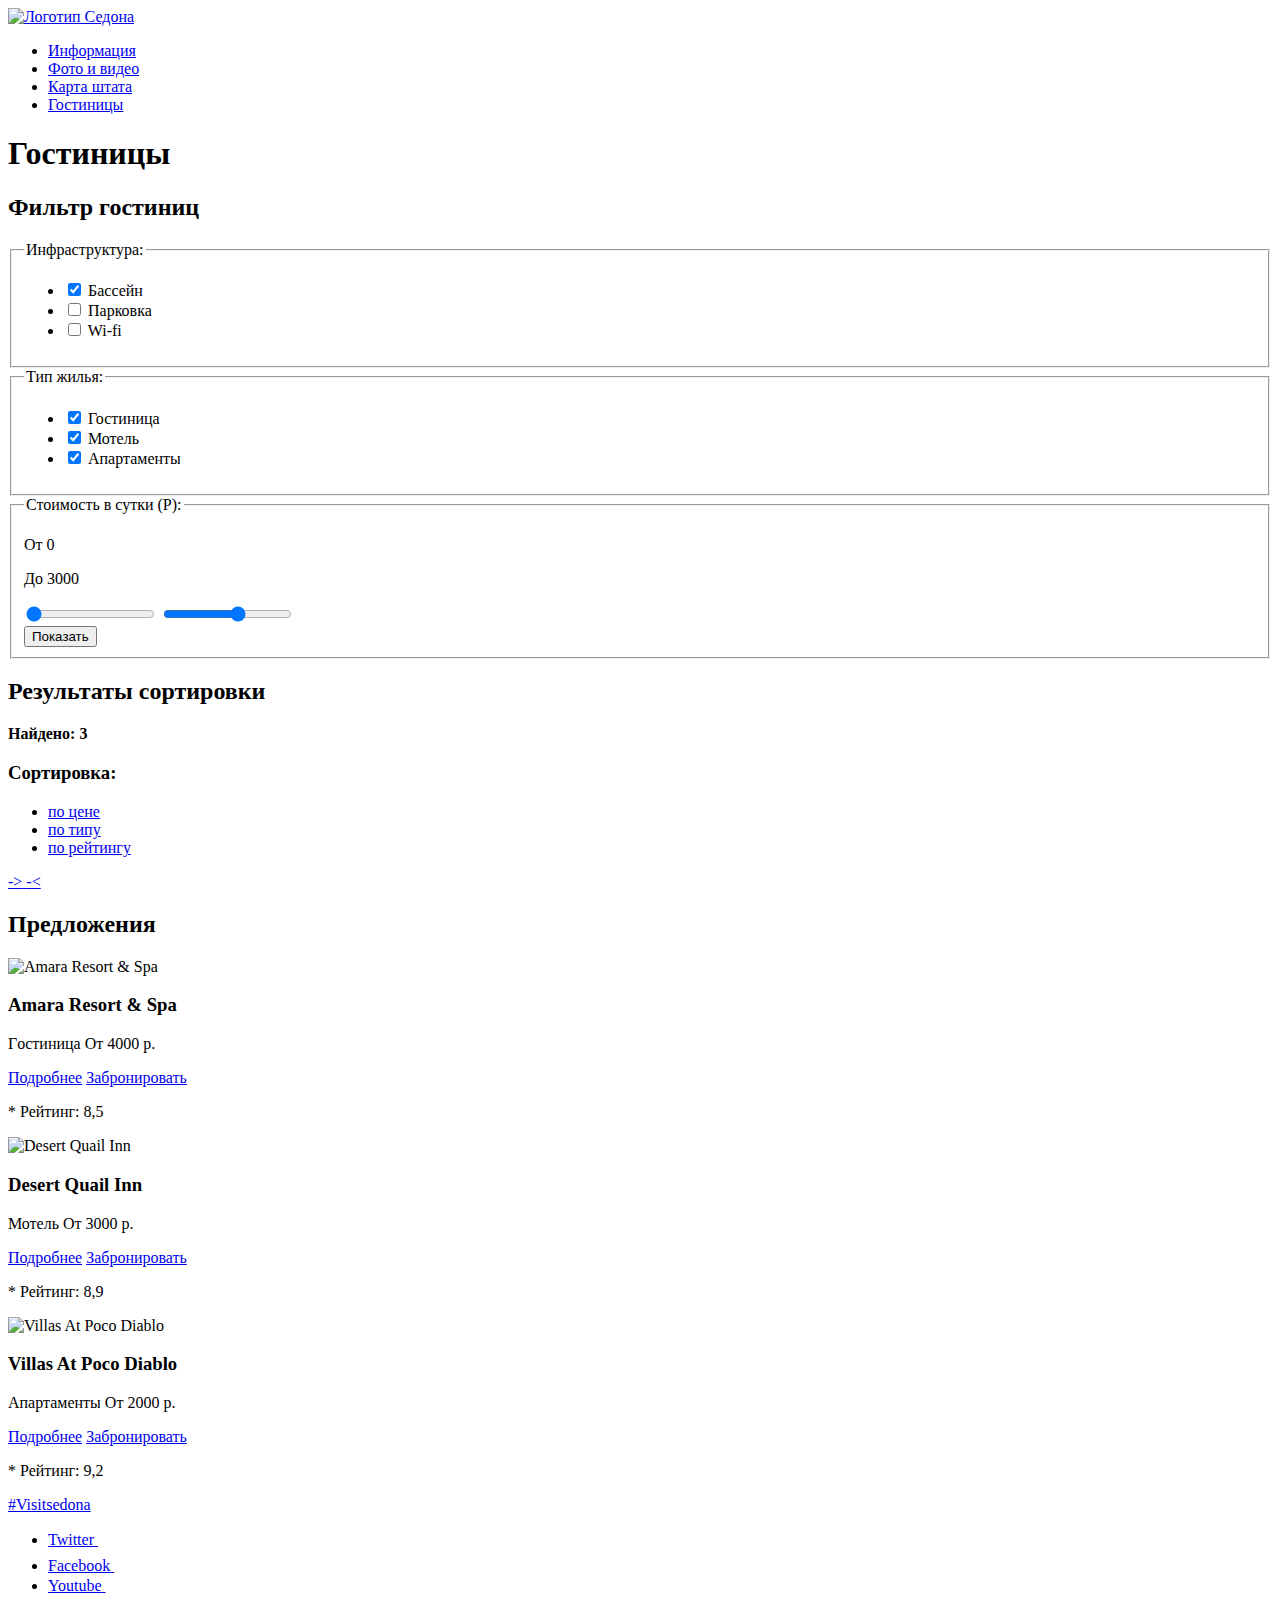
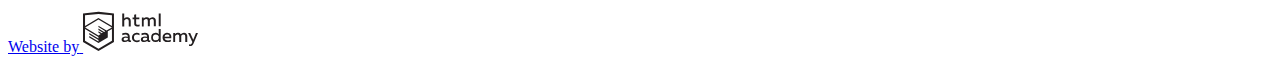
==== catalog.html @ c3e0358e "Добавляет разметку index.html, catalog.html" ====
<!DOCTYPE html>
<html lang="ru">
    <head>
        <title>HTML Academy: Седона</title>
        <meta charset="utf-8">
        <link rel="stylesheet" href="css/normalize.css">
        <link rel="stylesheet" href="css/style.css">
    </head>
    <body class="inner-page container">
        <header class="main-header">
            <nav class="header-navigation">
                <a class="header-logo" href="index.html">
                    <img src="img/index-logo.png" width="138" height="70" alt="Логотип Седона">
                </a>
                <div class="wrapper">
                    <ul class="header-list">
                        <li><a href="#">Информация</a></li>
                        <li><a href="#">Фото и видео</a></li>
                        <li><a href="#">Карта штата</a></li>
                        <li class="header-list-current"><a href="catalog.html">Гостиницы</a></li>
                    </ul>
                </div>
            </nav>
        </header>
        <main class="">
            <h1 class="visually-hidden">Гостиницы</h1>
            <section class="filters">
                <h2 class="visually-hidden">Фильтр гостиниц</h2>
                <form class="filter-form" method="get" action="https://echo.htmlacademy.ru" oninput="lCost.value=parseInt(LeftCost.value); rCost.value=parseInt(RightCost.value)">
                    <fieldset>
                        <legend>Инфраструктура:</legend>
                        <ul>
                            <li class="filter-option">
                                <input class="filter-input filter-input-checkbox" type="checkbox" id="filter-pool" name="pool" checked>
                                <label for="filter-pool">Бассейн</label>
                            </li>
                            <li class="filter-option">
                                <input class="filter-input filter-input-checkbox" type="checkbox" id="filter-parking" name="parking">
                                <label for="filter-parking">Парковка</label>
                            </li>
                            <li class="filter-option">
                                <input class="filter-input filter-input-checkbox" type="checkbox" id="filter-wi-fi" name="wi-fi">
                                <label for="filter-wi-fi">Wi-fi</label>
                            </li>
                        </ul>
                    </fieldset>
                    <fieldset>
                        <legend>Тип жилья:</legend>
                        <ul>
                            <li class="filter-option">
                                <input class="filter-input filter-input-checkbox" type="checkbox" id="filter-hostel" name="hostel" checked>
                                <label for="filter-hostel">Гостиница</label>
                            </li>
                            <li class="filter-option">
                                <input class="filter-input filter-input-checkbox" type="checkbox" id="filter-motel" name="motel" checked>
                                <label for="filter-motel">Мотель</label>
                            </li>
                            <li class="filter-option">
                                <input class="filter-input filter-input-checkbox" type="checkbox" id="filter-apartment" name="apartment" checked>
                                <label for="filter-apartment">Апартаменты</label>
                            </li>
                        </ul>
                    </fieldset>
                    <fieldset>
                        <legend>Стоимость в сутки (P):</legend>
                        <div class="half-width output-area">
                            <p class="min-cost">
                                <span>От</span>
                                <output name="lCost" for="LeftCost">0</output>
                            </p>
                            <p class="max-cost">
                              <span>До</span>
                              <output name="rCost" for="RightCost">3000</output>
                            </p>
                        </div>
                        <div class="filter-cost">
                            <label for="left-cost" ></label>
                            <input class="left-filter-cost"  type="range" id="left-cost" name="LeftCost"  min="0" max="3000" step="100" value="0">
                            <label for="left-cost" ></label>
                            <input class="right-filter-cost" type="range" id="right-cost" name="RightCost"  min="100" max="5000" step="100" value="3000">
                        </div>
                        <button type="submit" class="filter-button button">Показать</button>
                    </fieldset>
                </form>
            </section>
            <section class="sotring">
                <h2 class="visually-hidden">Результаты сортировки</h2>
                <p class="sorting-search">
                    <b>
                        Найдено: <span>3</span>
                    </b>
                </p>
                <div class="sotring-type">
                    <h3>Сортировка:</h3>
                    <ul class="sorting-list">
                        <li><a href="#">по цене</a></li>
                        <li><a href="#">по типу</a></li>
                        <li><a href="#">по рейтингу</a></li>
                    </ul>
                </div>
                <div class="sorting-order">
                    <a class="order-up" href="#">
                        <span class="up">-></span>
                    </a>
                    <a class="order-down" href="#">
                        <span class="down">-<</span>
                    </a>
                </div>
            </section>
            <section class="catalog">
                <h2 class="visually-hidden">Предложения</h2>
                <article class="catalog-item">
                    <p class="catalog-item-image">
                        <img src="img/hostel.jpg" width="135" height="90" alt="Amara Resort & Spa">
                    </p>
                    <div class="description">
                        <h3>Amara Resort & Spa</h3>
                        <p class="hostel">
                            <span>Гoстиница</span>
                            <span>От 4000 р.</span>
                        </p>
                        <p class="booking">
                            <a class="button detail" href="#">Подробнее</a>
                            <a class="button book" href="#">Забронировать</a>
                        </p>
                    </div>
                    <div class="evaluation">
                        <span class="stars">*</span>
                        <span class="rating">Рейтинг: 8,5</span>
                    </div>
                </article>

                <article class="catalog-item">
                    <p class="catalog-item-image">
                        <img src="img/motel.jpg" width="135" height="90" alt="Desert Quail Inn">
                    </p>
                    <div class="description">
                        <h3>Desert Quail Inn</h3>
                        <p class="hostel">
                            <span>Мотель</span>
                            <span>От 3000 p.</span>
                        </p>
                        <p class="booking">
                            <a class="button detail" href="#">Подробнее</a>
                            <a class="button book" href="#">Забронировать</a>
                        </p>
                    </div>
                    <div class="evaluation">
                        <span class="stars">*</span>
                        <span class="rating">Рейтинг: 8,9</span>
                    </div>
                </article>

                <article class="catalog-item">
                    <p class="catalog-item-image">
                        <img src="img/apartment.jpg" width="135" height="90" alt="Villas At Poco Diablo">
                    </p>
                    <div class="description">
                        <h3>Villas At Poco Diablo</h3>
                        <p class="hostel">
                            <span>Апартаменты</span>
                            <span>От 2000 p.</span>
                        </p>
                        <p class="booking">
                            <a class="button detail" href="#">Подробнее</a>
                            <a class="button book" href="#">Забронировать</a>
                        </p>
                    </div>
                    <div class="evaluation">
                        <span class="stars">*</span>
                        <span class="rating">Рейтинг: 9,2</span>
                    </div>
                </article>
            </section>
        </main>

        <footer class="main-footer">
            <p class="footer-tag">
                <a href="#">#Visitsedona</a>
            </p>

            <div class="footer-social">
                <ul class="social-list">
                    <li>
                        <a class="social-button" href="#">
                            <span class="visually-hidden">Twitter</span>
                            <svg xmlns="http://www.w3.org/2000/svg" xmlns:xlink="http://www.w3.org/1999/xlink" width="17" height="15" viewbox="0 0 17 15">
                                <path fill="#FFF" d="M10.95.144c1.685-.496 2.984.27 3.577 1.179.673-.231 1.331-.481 2.011-.708a2.345 2.345 0 0 1-.857 1.768c.685.17 1.304-.491 1.304-.491-.169 1-1.006 1.788-1.563
                                 2.024-.231 6.75-3.175 11.217-10.077 11.082h-.446c-.41 0-4.164-.46-4.898-1.887 2.271.196 3.893-.422 4.693-1.177-.96-.3-2.679-.477-2.979-2.95.349.106.564.228 1.19.119C1.705 8.247.374
                                 7.53.448 5.33c.285.328 1.067.536 1.34.472C1.085 5.561-.182 2.442.894.85c1.818 1.854 3.735 3.606 7.152 3.773C8.254 2.33 9.183.793 10.95.144z"/>
                            </svg>
                        </a>
                    </li>
                    <li>
                        <a class="social-button" href="#">
                            <span class="visually-hidden">Facebook</span>
                            <svg xmlns="http://www.w3.org/2000/svg" width="12" height="22" viewbox="0 0 12 22">
                                <path fill="#FFF" d="M12 4V0H8a4 4 0 0 0-4 4v4H0v4h4v10h4V12h4V8H8V4h4z"/>
                            </svg>
                        </a>
                    </li>
                    <li>
                        <a class="social-button" href="#">
                            <span class="visually-hidden">Youtube</span>
                            <svg xmlns="http://www.w3.org/2000/svg" xmlns:xlink="http://www.w3.org/1999/xlink" width="20" height="16" viewbox="0 0 20 16">
                                <path fill="#FFF" d="M17 0H3C1.35 0 0 1.35 0 3v10c0 1.65 1.35 3 3 3h14c1.65 0 3-1.35 3-3V3c0-1.65-1.35-3-3-3zM6.027 11.998V4.002L15.014 8l-8.987 3.998z"/>
                            </svg>
                        </a>
                    </li>
                </ul>
            </div>

            <div class="footer-copyright">
                <a class="copyright" href="https://htmlacademy.ru/intensive/htmlcss">
                    <span>Website by</span>
                    <svg xmlns="http://www.w3.org/2000/svg" viewBox="0 0 108.08 36.85" width="115" height="41">
                        <path d="M44.61,26.88a2,2,0,0,0,.55-0.1v1.33a3.25,3.25,0,0,1-1.18.21,1.67,1.67,0,0,1-1.67-1,4.84,4.84,0,0,1-3.14,1.08c-1.51,0-2.91-.83-2.91-2.55,0-2.13,2-2.79,3.71-2.79a11.08,11.08,0,0,1,2.17.25v-0.3c0-1-.76-1.77-2.19-1.77a7.42,7.42,0,0,0-3,.64v-1.7a10.21,10.21,0,0,1,3.19-.55c2.36,0,3.81,1.12,3.81,3.65v3a0.54,0.54,0,0,0,.49.59h0.17Zm-6.44-1.13A1.35,1.35,0,0,0,39.63,27h0.11a3.39,3.39,0,0,0,2.41-1V24.58a9.72,9.72,0,0,0-1.81-.21c-1,0-2.16.33-2.16,1.38h0Zm12.36-6.11a5,5,0,0,1,2.57.64V22a4.08,4.08,0,0,0-2.3-.7,2.75,2.75,0,1,0,0,5.49,5,5,0,0,0,2.43-.64v1.71a6.27,6.27,0,0,1-2.76.57A4.21,4.21,0,0,1,46,24.51q0-.21,0-0.41a4.32,4.32,0,0,1,4.18-4.46h0.38Zm12.17,7.24a2,2,0,0,0,.55-0.1v1.33a3.25,3.25,0,0,1-1.18.21,1.67,1.67,0,0,1-1.67-1,4.84,4.84,0,0,1-3.14,1.08c-1.51,0-2.91-.83-2.91-2.55,0-2.13,2-2.79,3.71-2.79a11.08,11.08,0,0,1,2.17.25v-0.3c0-1-.76-1.77-2.19-1.77a7.42,7.42,0,0,0-3,.64v-1.7a10.21,10.21,0,0,1,3.19-.55c2.36,0,3.81,1.12,3.81,3.65v3a0.54,0.54,0,0,0,.49.59h0.17Zm-6.44-1.13A1.35,1.35,0,0,0,57.73,27h0.11a3.39,3.39,0,0,0,2.41-1V24.58a9.72,9.72,0,0,0-1.81-.21c-1.06,0-2.16.33-2.16,1.38h0ZM73,16V28.2H71.35V26.88a3.88,3.88,0,0,1-3.19,1.54,4.4,4.4,0,0,1,0-8.78,3.81,3.81,0,0,1,3,1.3V16H73Zm-4.53,5.22a2.76,2.76,0,1,0,0,5.52A2.86,2.86,0,0,0,71.15,25V23A2.91,2.91,0,0,0,68.49,21.27ZM79,19.64c3.31,0,4.46,2.68,3.92,5.09H76.7c0.21,1.5,1.67,2.11,3.19,2.11a6.11,6.11,0,0,0,2.64-.59v1.6a7.14,7.14,0,0,1-3,.57C77,28.42,74.78,27,74.78,24a4.18,4.18,0,0,1,4-4.39H79Zm0.09,1.54a2.28,2.28,0,0,0-2.44,2.1v0.06H81.3A2,2,0,0,0,79.13,21.18Zm5.73,7V19.87h1.65v1a3.81,3.81,0,0,1,2.78-1.27A2.86,2.86,0,0,1,91.89,21a4.12,4.12,0,0,1,2.91-1.33A3.06,3.06,0,0,1,98,23V28.2h-1.9V23.05a1.59,1.59,0,0,0-1.42-1.75H94.42a2.8,2.8,0,0,0-2.07,1.12V28.2h-1.9V23.05A1.59,1.59,0,0,0,89,21.31H88.8a3,3,0,0,0-2.21,1.29v5.63H84.86Zm21.31-8.33h1.9l-3.91,9.46c-0.9,2.17-2.09,2.86-3.35,2.86a4.76,4.76,0,0,1-1.1-.14V30.46a2.86,2.86,0,0,0,.85.12c0.9,0,1.58-.64,2.07-1.9l0.17-.42-4-8.4h2l2.86,6.29ZM38.73,1.46V6.22a3.81,3.81,0,0,1,2.7-1.14,3.25,3.25,0,0,1,3.44,3.4v5.15H43V8.72a1.81,1.81,0,0,0-1.61-2h-0.3a2.93,2.93,0,0,0-2.32,1.39v5.52h-1.9V1.46h1.9ZM49.94,2.31v3h3V6.91h-3v3.81c0,1.1.5,1.46,1.58,1.46a4.49,4.49,0,0,0,1.69-.33v1.6A6.8,6.8,0,0,1,51,13.8a2.55,2.55,0,0,1-2.86-2.74V6.89H46.58V5.26h1.5V2.74Zm5.4,11.31V5.28H57v1A3.81,3.81,0,0,1,59.77,5a2.86,2.86,0,0,1,2.6,1.33A4.12,4.12,0,0,1,65.28,5,3.06,3.06,0,0,1,68.44,8.4v5.21h-1.9V8.46a1.59,1.59,0,0,0-1.42-1.75H64.89a2.8,2.8,0,0,0-2.07,1.12v5.78h-1.9V8.46A1.59,1.59,0,0,0,59.5,6.71H59.27A3,3,0,0,0,57.06,8v5.63H55.34ZM71.17,1.45H73V13.6H71.17V1.45ZM14.71,0H14.55L0,1.54V28.21l14.55,8.66,14.55-8.66V1.54Zm12.5,27.1L14.55,34.64,1.9,27.12V16.18l12.59,7.5V25L5.86,19.9v1.31l8.68,5.21v1.39L5.87,22.65V24l8.68,5.21,8.75-5.24V18.31L27.2,16V27.12Zm0-12.53-3.48,2-1.6,1L14.51,13v1.31L21,18.23H21l-0.14.09-1,.54-5.37-3.2V17l4.24,2.52-1,.67-3.2-1.9v1.31l2.1,1.24L14.5,22.1,2,14.65,14.51,7.11Zm0-1.32L14.49,5.76,1.91,13.25v-10L14.56,1.92,27.21,3.25v10h0Z" transform="translate(0 -0.02)" fill="#231f20"/>
                    </svg>
                </a>
            </div>
        </footer>
    </body>
</html>
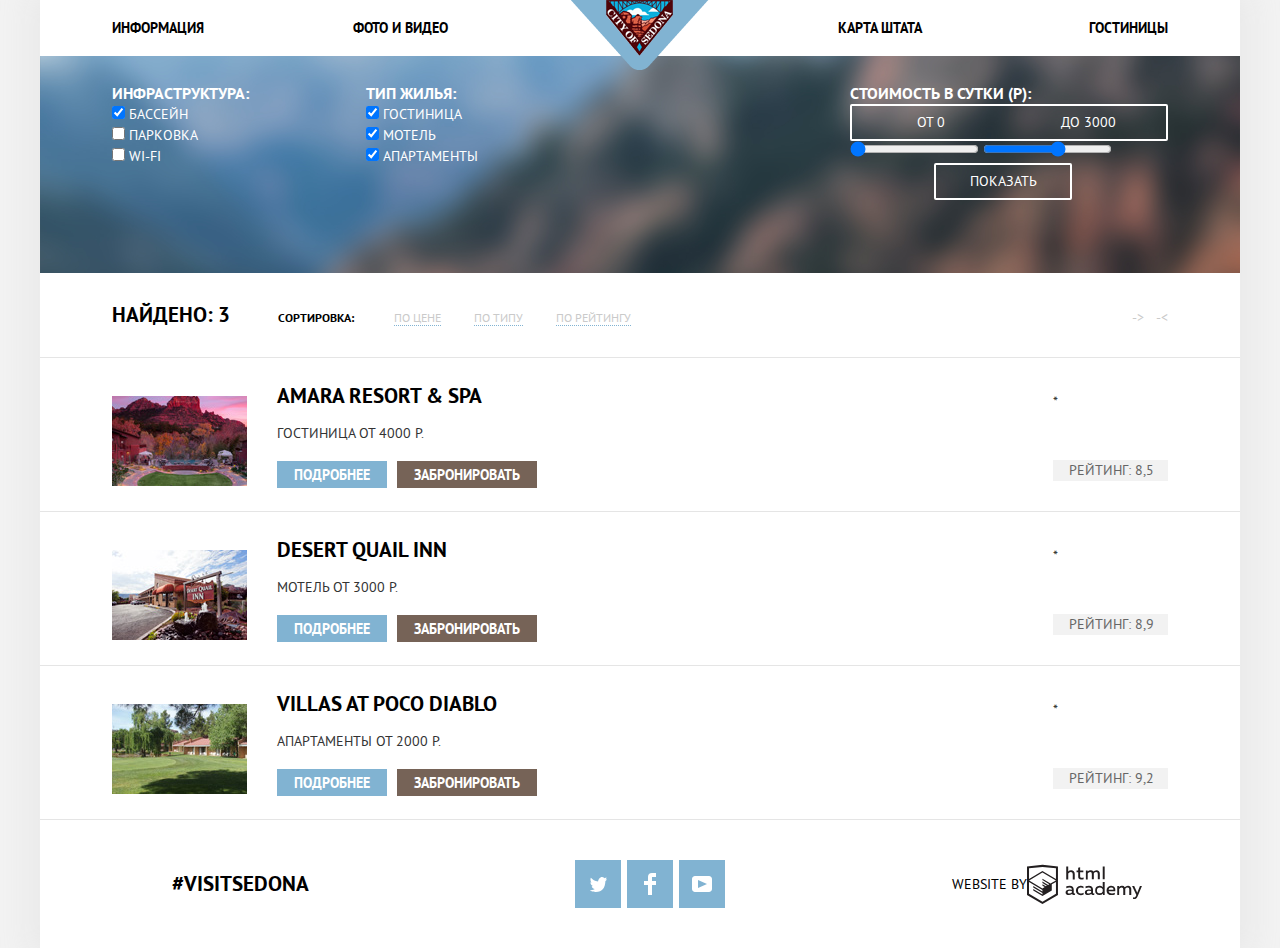
==== commit 713f5aed: "Правки верстки" ====
--- a/catalog.html
+++ b/catalog.html
@@ -14,10 +14,18 @@
                 </a>
                 <div class="wrapper">
                     <ul class="header-list">
-                        <li><a href="#">Информация</a></li>
-                        <li><a href="#">Фото и видео</a></li>
-                        <li><a href="#">Карта штата</a></li>
-                        <li class="header-list-current"><a href="catalog.html">Гостиницы</a></li>
+                        <li>
+                            <a href="#">Информация</a>
+                        </li>
+                        <li>
+                            <a href="#">Фото и видео</a>
+                        </li>
+                        <li>
+                            <a href="#">Карта штата</a>
+                        </li>
+                        <li class="header-list-current">
+                            <a href="catalog.html">Гостиницы</a>
+                        </li>
                     </ul>
                 </div>
             </nav>
@@ -213,7 +221,7 @@
             <div class="footer-copyright">
                 <a class="copyright" href="https://htmlacademy.ru/intensive/htmlcss">
                     <span>Website by</span>
-                    <svg xmlns="http://www.w3.org/2000/svg" viewBox="0 0 108.08 36.85" width="115" height="41">
+                    <svg xmlns="http://www.w3.org/2000/svg" viewbox="0 0 108.08 36.85" width="115" height="41">
                         <path d="M44.61,26.88a2,2,0,0,0,.55-0.1v1.33a3.25,3.25,0,0,1-1.18.21,1.67,1.67,0,0,1-1.67-1,4.84,4.84,0,0,1-3.14,1.08c-1.51,0-2.91-.83-2.91-2.55,0-2.13,2-2.79,3.71-2.79a11.08,11.08,0,0,1,2.17.25v-0.3c0-1-.76-1.77-2.19-1.77a7.42,7.42,0,0,0-3,.64v-1.7a10.21,10.21,0,0,1,3.19-.55c2.36,0,3.81,1.12,3.81,3.65v3a0.54,0.54,0,0,0,.49.59h0.17Zm-6.44-1.13A1.35,1.35,0,0,0,39.63,27h0.11a3.39,3.39,0,0,0,2.41-1V24.58a9.72,9.72,0,0,0-1.81-.21c-1,0-2.16.33-2.16,1.38h0Zm12.36-6.11a5,5,0,0,1,2.57.64V22a4.08,4.08,0,0,0-2.3-.7,2.75,2.75,0,1,0,0,5.49,5,5,0,0,0,2.43-.64v1.71a6.27,6.27,0,0,1-2.76.57A4.21,4.21,0,0,1,46,24.51q0-.21,0-0.41a4.32,4.32,0,0,1,4.18-4.46h0.38Zm12.17,7.24a2,2,0,0,0,.55-0.1v1.33a3.25,3.25,0,0,1-1.18.21,1.67,1.67,0,0,1-1.67-1,4.84,4.84,0,0,1-3.14,1.08c-1.51,0-2.91-.83-2.91-2.55,0-2.13,2-2.79,3.71-2.79a11.08,11.08,0,0,1,2.17.25v-0.3c0-1-.76-1.77-2.19-1.77a7.42,7.42,0,0,0-3,.64v-1.7a10.21,10.21,0,0,1,3.19-.55c2.36,0,3.81,1.12,3.81,3.65v3a0.54,0.54,0,0,0,.49.59h0.17Zm-6.44-1.13A1.35,1.35,0,0,0,57.73,27h0.11a3.39,3.39,0,0,0,2.41-1V24.58a9.72,9.72,0,0,0-1.81-.21c-1.06,0-2.16.33-2.16,1.38h0ZM73,16V28.2H71.35V26.88a3.88,3.88,0,0,1-3.19,1.54,4.4,4.4,0,0,1,0-8.78,3.81,3.81,0,0,1,3,1.3V16H73Zm-4.53,5.22a2.76,2.76,0,1,0,0,5.52A2.86,2.86,0,0,0,71.15,25V23A2.91,2.91,0,0,0,68.49,21.27ZM79,19.64c3.31,0,4.46,2.68,3.92,5.09H76.7c0.21,1.5,1.67,2.11,3.19,2.11a6.11,6.11,0,0,0,2.64-.59v1.6a7.14,7.14,0,0,1-3,.57C77,28.42,74.78,27,74.78,24a4.18,4.18,0,0,1,4-4.39H79Zm0.09,1.54a2.28,2.28,0,0,0-2.44,2.1v0.06H81.3A2,2,0,0,0,79.13,21.18Zm5.73,7V19.87h1.65v1a3.81,3.81,0,0,1,2.78-1.27A2.86,2.86,0,0,1,91.89,21a4.12,4.12,0,0,1,2.91-1.33A3.06,3.06,0,0,1,98,23V28.2h-1.9V23.05a1.59,1.59,0,0,0-1.42-1.75H94.42a2.8,2.8,0,0,0-2.07,1.12V28.2h-1.9V23.05A1.59,1.59,0,0,0,89,21.31H88.8a3,3,0,0,0-2.21,1.29v5.63H84.86Zm21.31-8.33h1.9l-3.91,9.46c-0.9,2.17-2.09,2.86-3.35,2.86a4.76,4.76,0,0,1-1.1-.14V30.46a2.86,2.86,0,0,0,.85.12c0.9,0,1.58-.64,2.07-1.9l0.17-.42-4-8.4h2l2.86,6.29ZM38.73,1.46V6.22a3.81,3.81,0,0,1,2.7-1.14,3.25,3.25,0,0,1,3.44,3.4v5.15H43V8.72a1.81,1.81,0,0,0-1.61-2h-0.3a2.93,2.93,0,0,0-2.32,1.39v5.52h-1.9V1.46h1.9ZM49.94,2.31v3h3V6.91h-3v3.81c0,1.1.5,1.46,1.58,1.46a4.49,4.49,0,0,0,1.69-.33v1.6A6.8,6.8,0,0,1,51,13.8a2.55,2.55,0,0,1-2.86-2.74V6.89H46.58V5.26h1.5V2.74Zm5.4,11.31V5.28H57v1A3.81,3.81,0,0,1,59.77,5a2.86,2.86,0,0,1,2.6,1.33A4.12,4.12,0,0,1,65.28,5,3.06,3.06,0,0,1,68.44,8.4v5.21h-1.9V8.46a1.59,1.59,0,0,0-1.42-1.75H64.89a2.8,2.8,0,0,0-2.07,1.12v5.78h-1.9V8.46A1.59,1.59,0,0,0,59.5,6.71H59.27A3,3,0,0,0,57.06,8v5.63H55.34ZM71.17,1.45H73V13.6H71.17V1.45ZM14.71,0H14.55L0,1.54V28.21l14.55,8.66,14.55-8.66V1.54Zm12.5,27.1L14.55,34.64,1.9,27.12V16.18l12.59,7.5V25L5.86,19.9v1.31l8.68,5.21v1.39L5.87,22.65V24l8.68,5.21,8.75-5.24V18.31L27.2,16V27.12Zm0-12.53-3.48,2-1.6,1L14.51,13v1.31L21,18.23H21l-0.14.09-1,.54-5.37-3.2V17l4.24,2.52-1,.67-3.2-1.9v1.31l2.1,1.24L14.5,22.1,2,14.65,14.51,7.11Zm0-1.32L14.49,5.76,1.91,13.25v-10L14.56,1.92,27.21,3.25v10h0Z" transform="translate(0 -0.02)" fill="#231f20"/>
                     </svg>
                 </a>
--- a/css/style.css
+++ b/css/style.css
@@ -0,0 +1,1109 @@
+@font-face {
+    font-family: "PT Sans";
+    src:
+        local("PT Sans"),
+        url("../fonts/ptsans.woff") format("woff"),
+        url("../fonts/ptsans.woff2") format("woff2");
+    font-weight: normal;
+    font-style: normal;
+}
+
+@font-face {
+    font-family: "PT Sans";
+    src:
+        local("PT Sans Bold"),
+        url("../fonts/ptsansbold.woff") format("woff"),
+        url("../fonts/ptsansbold.woff2") format("woff2");
+    font-weight: bold;
+    font-style: normal;
+}
+
+body {
+    margin: 0;
+    padding: 0;
+    font-family: "PT Sans", "Arial", sans-serif;
+    font-size: 14px;
+    line-height: 21px;
+    font-weight: normal;
+    text-transform: uppercase;
+    letter-spacing: normal;
+    background-color: #ffffff;
+    color: #333333;
+}
+
+.container {
+    background-image:
+      url("../img/index-background.png");
+    background-size: 1200px 508px;
+    background-repeat: no-repeat;
+    background-position: center 56px;
+    position: relative;
+    display: block;
+    width: 1200px;
+    margin: 0 auto;
+    padding: 0;
+    /*margin-right: auto;
+    margin-left: auto;*/
+    box-shadow:
+        0px 0px 30px 10px rgba(200, 200, 200, 0.2),
+       -40px 0px 0px 10px rgba(242, 242, 242, 1),
+        40px 0px 0px 10px rgba(242, 242, 242, 1);
+}
+
+.inner-page {
+    width: 1200px;
+    background-color: #ffffff;
+    background-image: none;
+}
+
+.inner-page .main-header {
+    margin-bottom:auto;
+}
+
+.sotring,
+.catalog,
+.main-footer {
+    background-color: #ffffff;
+}
+
+.main-header a,
+.modal a,
+.main-footer a {
+    text-decoration: none;
+}
+
+.main-header {
+    display: block;
+    margin-bottom: 510px;
+}
+
+.header-navigation {
+    font-size: 14px;
+    line-height: 26px;
+    font-weight: bold;
+    color: #000000;
+    background-color: #ffffff;
+    display: flex;
+    flex-direction: column;
+    align-items: center;
+    margin-bottom: 509px;
+}
+
+.inner-page .header-navigation {
+    margin-bottom: 0;
+}
+
+.header-logo {
+    position: absolute;
+    top: 0;
+    left: 50%;
+    margin-left: -69px;
+    order: 1;
+}
+
+.header-navigation .wrapper {
+  width: 1200px;
+  margin: 0;
+  padding: 0;
+  /* Временно для сетки */
+  min-height: 56px;
+}
+
+.header-list,
+.social-list {
+    list-style: none;
+}
+
+.wrapper .header-list {
+    align-items: center;
+    flex-wrap: wrap;
+    width: 1200px;
+    margin: 0;
+    padding: 0;
+    display: flex;
+    justify-content: space-between;
+    /* Временно для сетки */
+    min-height: 56px;
+}
+
+.header-list li {
+    width: 240px;
+    box-sizing: border-box;
+}
+
+.header-list li:nth-child(1)
+ {
+    padding-left: 72px;
+}
+
+.header-list li:nth-child(2) {
+    margin-right: 240px;
+    text-align: center;
+}
+
+.header-list li:nth-child(3) {
+    text-align: center;
+}
+
+.header-list li:nth-child(4) {
+    padding-right: 72px;
+    text-align: right;
+}
+
+.header-list a {
+    color: #000000;
+    background-color: #ffffff;
+}
+
+:active, :hover, :focus {
+    outline: 0;
+    outline-offset: 0;
+}
+
+.header-list a:hover,
+.header-list a:focus {
+    color: #81b3d2;
+}
+
+.header-list a:active {
+    color: #cacaca;
+}
+
+.promotion {
+    display: flex;
+    justify-content: flex-start;
+    background-color: #ffffff;
+    width: 1200px;
+    padding: 0;
+    margin: 0;
+    margin-bottom: 50px;
+}
+
+.promotion .text {
+    width: 1200px;
+    padding-top: 50px;
+    padding-left: 0;
+    text-align: center;
+    display: flex;
+    flex-direction: column;
+    align-items: center;
+}
+
+.promotion h2 {
+    margin: 0;
+    padding: 0;
+    font-weight:bold;
+    font-size: 21px;
+    line-height: 26px;
+    color: #000000;
+    margin-top: 10px;
+    margin-bottom: 28px;
+    width: 460px;
+}
+
+.promotion p {
+    margin: 0;
+    padding: 0;
+    text-align: center;
+    font-size: 14px;
+    line-height: 26px;
+    color: #333333;
+    width: 495px;
+    margin-bottom: 0px;
+}
+
+.town {
+    padding: 0;
+    margin: 0;
+    display: flex;
+    justify-content: center;
+    text-align: center;
+    background-color: #cccccc;
+    width: 1200px;
+}
+
+.town-info {
+    padding: 0;
+    margin: 0;
+    color: #ffffff;
+    background-color: #81b3d2;
+    width: 401px;
+    display: flex;
+    flex-direction: column;
+    text-align: center;
+    align-items: center;
+}
+
+.town-info h3 {
+    font-weight:bold;
+    font-size: 21px;
+    line-height: 21px;
+    width: 130px;
+    padding: 0;
+    margin: 0;
+    margin-bottom: 24px;
+    margin-top: 46px;
+}
+
+.town-info span {
+    width: 100px;
+    padding: 0;
+    margin: 0;
+}
+
+.town-info p {
+    width: 286px;
+    margin: 0;
+    padding: 0;
+    margin-bottom: 0;
+    margin-top: 20px;
+}
+
+.town-image {
+    padding: 0;
+    margin: 0;
+    align-items: center;
+    border-style: none;
+    width: 799px;
+    height: 256px;
+}
+
+.features {
+    background-color: #ffffff;
+    margin: 0;
+    padding: 0;
+}
+
+.feature-list {
+    list-style: none;
+    display: flex;
+    justify-content: space-between;
+    width: 1200px;
+    margin: 0;
+    padding: 0;
+    padding-top: 56px;
+    padding-bottom: 83px;
+}
+
+.feature-item {
+    text-align: center;
+    background-repeat: no-repeat;
+    background-size: 75px 72px;
+    background-position: top center;
+    width: 400px;
+    margin: 0;
+    padding: 0;
+    display: flex;
+    flex-direction: column;
+    justify-content: center;
+    align-items: center;
+}
+
+.feature-item h3 {
+    font-weight: bold;
+    font-size: 21px;
+    line-height: 21px;
+    margin-top: 26px;
+    margin-bottom: 22px;
+}
+
+.feature-item p {
+    color: #333333;
+    margin: 0;
+    padding: 0;
+}
+
+.feature-item p:nth-child(1) {
+    width: 263px;
+
+}
+.feature-item p:nth-child(2) {
+    width: 300px;
+}
+.feature-item p:nth-child(3) {
+    width: 290px;
+}
+
+.feature-item:nth-child(1) {
+    background-image: url("../img/icon-1.svg");
+    background-repeat: no-repeat;
+    background-size: 75px 72px;
+    background-position: 162px 5px;
+}
+
+.feature-item:nth-child(2) {
+    background-image: url("../img/icon-3.svg");
+    background-size: 74px 70px;
+    background-position: 162px 5px;
+}
+
+.feature-item:nth-child(3) {
+    background-image: url("../img/icon-2.svg");
+    background-size: 64px 76px;
+}
+
+.feature-img {
+    margin-bottom: 80px;
+}
+
+.bridge {
+    text-align: center;
+    display: flex;
+    flex-direction: row-reverse;
+    justify-content: center;
+    text-align: center;
+}
+
+.bridge-info {
+    color: #ffffff;
+    background-color: #81b3d2;
+    padding: 0;
+    margin: 0;
+    width: 401px;
+    display: flex;
+    flex-direction: column;
+    text-align: center;
+    align-items: center;
+}
+
+.bridge-info h3 {
+    font-weight:bold;
+    font-size: 21px;
+    line-height: 21px;
+    width: 170px;
+    padding: 0;
+    margin: 0;
+    margin-bottom: 24px;
+    margin-top: 46px;
+}
+
+.bridge-info span {
+    width: 100px;
+    padding: 0;
+    margin: 0;
+}
+
+.bridge-info p {
+    width: 316px;
+    margin: 0;
+    padding: 0;
+    margin-bottom: 0;
+    margin-top: 20px;
+}
+
+.bridge-image {
+    padding: 0;
+    margin: 0;
+    align-items: center;
+    border-style: none;
+    width: 799px;
+    height: 256px;
+}
+
+.advantages {
+    background-color: #eeeeee;
+    margin: 0;
+    padding: 0;
+}
+
+.advantage-list {
+    list-style: none;
+    display: flex;
+    justify-content: space-between;
+    margin: 0;
+    padding: 0;
+    width: 1200px;
+}
+
+.advantage-item {
+    text-align: center;
+    margin: 0;
+    padding: 0;
+    width: 400px;
+    display: flex;
+    flex-direction: column;
+    text-align: center;
+    align-items: center;
+}
+
+.advantage-item h3 {
+    font-weight: bold;
+    font-size: 21px;
+    line-height: 21px;
+    width: 130px;
+    padding: 0;
+    margin: 0;
+    margin-bottom: 24px;
+    margin-top: 46px;
+    align-items: center;
+}
+
+.advantage-item p,
+.advantage-item span {
+    color: #333333;
+}
+
+.advantage-item span {
+    width: 100px;
+    padding: 0;
+    margin: 0;
+    align-items: center;
+}
+
+.advantage-item p {
+    width: 268px;
+    margin: 0;
+    padding: 0;
+    margin-bottom: 0;
+    margin-top: 23px;
+    margin-bottom: 58px;
+    align-items: center;
+}
+
+.interest {
+    text-align: center;
+    background-color: #ffffff;
+    display: flex;
+    flex-direction: column;
+    justify-content: center;
+    align-items: center;
+    margin: 0;
+    padding: 0;
+    width: 1200px;
+}
+
+.interest h2{
+    font-weight: bold;
+    font-size: 30px;
+    line-height: 36px;
+    color: #000000;
+    width: 1200px;
+    margin: 0;
+    padding: 0;
+    padding-top: 51px;
+    width: 318px;
+}
+
+.interest p {
+    /*position: relative;*/
+    font-size: 14px;
+    line-height: 24px;
+    color: #333333;
+    margin-top:  25px;
+    margin-bottom: 47px;
+}
+
+/*форма*/
+.modal-search {
+    position: relative;
+    z-index: 4;
+    min-height: 395px;
+    width: 568px;
+}
+.modal-search .search-form {
+    font-weight: bold;
+    font-size: 21px;
+    line-height: 26px;
+    color: #ffffff;
+    background-color: #766357;
+    display: inline-block;
+    width: 568px;
+    padding: 30px 0;
+    margin: 0 auto;
+}
+
+a.search-form:hover,
+a.search-form:focus,
+.booking .book:hover,
+.booking .book:focus {
+    color: #ffffff;
+    background-color: #604e43;
+}
+
+a.search-form:active,
+.booking .book:active {
+    color: #928a85;
+    background-color: #503e33;
+}
+
+button {
+    font: inherit;
+    text-transform: uppercase;
+    text-align: center;
+    vertical-align: middle;
+    border:none;
+}
+
+.location-form {
+    position: absolute;
+  /*  top: 86px;*/
+    display: flex;
+    flex-direction: column;
+    text-align: center;
+    align-items: center;
+    flex-wrap: wrap;
+    box-sizing: border-box;
+    background-color: #cccccc;
+    width: 568px;
+    flex-basis: 468px;
+    /*height: 395px;*/
+}
+
+.location-form button[type="submit"] {
+    font-weight: bold;
+    font-size: 21px;
+    line-height: 26px;
+    color: #ffffff;
+    background-color: #81b3d2;
+    padding: 21px 0px;
+    width: 100%;
+    text-align: center;
+    align-self: flex-end;
+    /*position: relative;
+    bottom: 0;*/
+}
+
+.location-form button[type="submit"]:hover,
+.location-form button[type="submit"]:focus,
+.booking .detail:hover,
+.booking .detail:focus {
+    background-color: #669ec0;
+}
+
+.location-form button[type="submit"]:active,
+.booking .detail:active {
+    color: #94b9d2;
+    background-color: #5496bd;
+}
+
+.location-list {
+    display: flex;
+    justify-content: space-between;
+    align-items: center;
+    height: 40px;
+    width: 458px;
+    box-sizing: border-box;
+}
+
+.location-item,
+.location-list  {
+    font-weight: bold;
+    font-size: 14px;
+    line-height: 26px;
+    /*padding-left: 320px;*/
+    text-align: center;
+    align-items: center;
+    /*box-sizing: border-box;*/
+    width: 458px;
+    padding: 0;
+    margin: 0;
+}
+
+.location-item input,
+.location-list input  {
+    font: inherit;
+    text-transform: uppercase;
+    background-color: #f2f2f2;
+    border:none;
+}
+
+.location-item input:hover,
+.location-list input:hover {
+    color: #000000;
+    background-color: #ebebeb;
+}
+
+.location-item input:focus,
+.location-item input:active,
+.location-list input:focus,
+.location-list input:active   {
+    color: #000000;
+    background-color: #ffffff;
+    border: 2px solid #e5e5e5;
+}
+
+.location-item .calendar {
+    background-color:inherit;
+}
+
+.calendar .svg-icon {
+    width: 21px;
+    height: 22px;
+    fill: #cacaca;
+}
+
+.calendar:hover .svg-icon,
+.calendar:focus .svg-icon {
+    fill: #000000;
+}
+
+.calendar:active .svg-icon {
+    fill: #81b3d2;
+}
+
+.location-list {
+    list-style: none;
+}
+
+.location-list button {
+    color: #a9a9a9;
+    background-color: #f2f2f2;
+}
+
+.location-list button:hover,
+.location-list button:focus {
+    color: #000000;
+}
+
+.location-list button:active {
+    color: #81b3d2;
+}
+
+.modal-map {
+    color: #000000;
+    background-color: #ffffff;
+    background: #dfe7cd;
+    background-image: url(../img/mapb.png);
+    background-repeat: no-repeat;
+    margin: 0;
+    width: 1200px;
+    height: 595px;
+  /*  position: relative;
+    z-index: 200;*/
+  /*  bottom: 309px;*/
+}
+
+.map-image {
+    display: block;
+    background-position: top center;
+    background-repeat: no-repeat;
+    /*position: relative;*/
+}
+
+/*
+.main-index {
+    position: absolute;
+    z-index: 23;
+    top: 0;
+}*/
+
+.main-footer {
+    display: flex;
+    justify-content: center;
+    align-items: center;
+    justify-content: space-between;
+    width: 1200px;
+    padding: 37px 0;
+    background-color: rgba(255, 255, 255, 0.9);
+}
+
+.footer-tag a {
+    font-size: 21px;
+    line-height: 26px;
+    font-weight: bold;
+    color: #000000;
+    padding-left: 132px;
+}
+
+.footer-copyright {
+    padding-right: 98px;
+}
+
+.footer-copyright span {
+    cursor: pointer;
+    color: #000000;
+    align-items: center;
+}
+
+.footer-copyright a {
+  display: flex;
+  background-size: 115px 41px;
+  align-items: center;
+}
+
+a.copyright:hover path,
+a.copyright:focus path {
+    fill: #81b3d2;
+}
+
+a.copyright:active path {
+    fill: #bdbbbc;
+}
+
+.footer-social {
+  width: 151px;
+  text-align: center;
+}
+
+.footer-social ul {
+  display: flex;
+  flex-wrap: wrap;
+  justify-content: space-between;
+  width: 150px;
+  margin: 0 auto;
+  padding: 0;
+  padding-left: 20px;
+
+  list-style: none;
+}
+
+.social-button {
+  display: flex;
+  align-items: center;
+  justify-content: center;
+  width: 46px;
+  height: 48px;
+
+  color: #ffffff;
+  background-color: #81b3d2;
+}
+
+.social-button:hover,
+.social-button:focus {
+  background-color: #669ec0;
+}
+
+.social-button:active path {
+  fill: #88b6d1;
+  background-color: #5496bd;
+}
+
+
+/*catalog.html*/
+/*
+.inner-container {
+    width: 1056px;
+    margin: 0 auto;
+    padding: 0 72px;
+}
+*/
+
+.filters {
+    display: flex;
+    text-align: center;
+    color: #ffffff;
+    background-color: rgb(98, 105, 113);
+    background-image: url("../img/inner-backgr.png");
+    background-position: center;
+    background-repeat: no-repeat;
+    background-size: 1200px 217px;
+    margin: 0;
+    padding:27px 72px 30px;
+}
+
+.filters .filter-form {
+    margin: 0;
+    padding: 0;
+    border: none;
+    display: flex;
+    justify-content: space-between;
+    width: 1056px;
+}
+
+.filter-form fieldset {
+    text-align: left;
+    border: none;
+    padding: 0;
+    margin: 0;
+    /*временно цвет*/
+  /*  background-color: #ccc;*/
+    min-height: 160px;
+}
+
+.filters legend {
+    font-size: 16px;
+    line-height: 21px;
+    text-align: left;
+    font-weight: bold;
+}
+
+.filter-form fieldset:nth-child(1) {
+    width: 240px;
+    margin-right: 14px;
+}
+
+.filter-form fieldset:nth-child(2) {
+    width: 274px;
+    margin-right: auto;
+    /*background-color: #aaa;*/
+}
+
+.filter-form fieldset:nth-child(3) {
+    width: 318px;
+}
+
+.filter-form ul {
+    list-style: none;
+    padding: 0;
+    margin: 0;
+}
+
+.filter-input[type="checkbox"] + label {
+    cursor: pointer;
+}
+
+.filter-cost button {
+
+}
+
+.filter-form button[type="submit"] {
+    color: #ffffff;
+    background-color: inherit;
+    border: 2px solid #ffffff;
+    border-radius: 2px;
+    background: transparent;
+    cursor: pointer;
+    margin: 0;
+    margin-left: 84px;
+    width: 138px;
+    height: 37px;
+}
+
+.filter-button[type="submit"]:hover,
+.filter-button[type="submit"]:focus {
+    color: #000000;
+    background: #ffffff;
+}
+
+/*
+.location-form button[type="submit"]:hover,
+.location-form button[type="submit"]:focus {
+    background-color: #669ec0;
+}
+
+.location-form button[type="submit"]:active {
+    color: #94b9d2;
+    background-color: #5496bd;
+}
+*/
+.half-width {
+    border: 2px solid #ffffff;
+    border-radius: 2px;
+    display: flex;
+    justify-content: space-between;
+    align-items: center;
+    padding: 0;
+    /*margin: 11px 0;*/
+    height: 33px;
+
+}
+.min-cost span {
+    padding: 0;
+    margin: 0;
+    padding-left: 65px;
+}
+
+.max-cost {
+    padding: 0;
+    margin: 0;
+    padding-right: 50px;
+}
+
+.filter-cost {
+    /*padding-bottom: 22px;*/
+}
+
+.filter-cost input {
+    color: inherit;
+    font: inherit;
+    background: none;
+    border: none;
+}
+
+.sotring {
+    padding: 29px 72px;
+    margin: 0;
+    text-align: center;
+    display: flex;
+    justify-content: space-between;
+    align-items: baseline;
+    border-bottom: 1px solid #e5e5e5;
+
+}
+
+.sorting-search {
+    padding: 0;
+    margin: 0;
+    margin-right: 48px;
+}
+
+.sorting-search b,
+.description h3 {
+    font-size: 21px;
+    line-height: 26px;
+    font-weight: bold;
+    color: #000000;
+}
+
+.sotring-type  {
+    margin: 0;
+    padding: 0;
+    font-size: 12px;
+    line-height: 18px;
+    margin-right: auto;
+    display: flex;
+    align-items: center;
+    flex-wrap: nowrap;
+    min-width: 353px;
+}
+
+.sotring-type h3 {
+    padding: 0;
+    margin: 0;
+    font-size: 12px;
+    line-height: 18px;
+    color: #000000;
+    margin-right: 40px;
+}
+
+.sotring-type ul {
+    margin: 0;
+    padding: 0;
+    list-style: none;
+    display: flex;
+    justify-content: space-between;
+    min-width: 237px;
+}
+
+.sorting-list a  {
+    text-decoration: none;
+    color: #cacaca;
+    border-bottom: 1px dotted #81b3d2;
+}
+
+.sorting-list a:hover,
+.sorting-list a:focus  {
+    color: #81b3d2;
+    border-bottom: 1px dotted #81b3d2;
+}
+
+.sorting-list a:active  {
+    border-bottom: none;
+    color: #000000;
+}
+
+.sorting-order {
+    padding: 0;
+    margin: 0;
+    display: flex;
+    justify-content: space-between;
+    width: 36px;
+}
+
+.sorting-order a  {
+    text-decoration: none;
+    color: #cacaca;
+}
+
+.sorting-order a:hover,
+.sorting-order a:focus  {
+    color: #000000;
+}
+
+.sorting-order a:active  {
+    color: #81b3d2;
+}
+
+.catalog {
+    display: flex;
+    flex-direction: column;
+    justify-content: space-between;
+    /*padding: 0 72px;*/
+}
+
+.catalog-item {
+    padding: 0;
+    margin: 0;
+    display: flex;
+    justify-content: space-between;
+    align-items: flex-end;
+    flex-wrap: nowrap;
+    /*width: 1056px;*/
+    padding: 25px 72px;
+    border-bottom: 1px solid #e5e5e5;
+}
+
+.catalog-item-image {
+    padding: 0;
+    margin: 0;
+    width: 135px;
+    height: 90px;
+    margin-right: 30px;
+}
+
+
+.description {
+    padding: : 0;
+    margin: 0;
+    margin-right: auto;
+    display: flex;
+    flex-direction: column;
+    /*justify-content: space-between;*/
+    /*min-height: 95px;*/
+}
+
+.description h3 {
+    padding: 0;
+    margin: 0;
+    margin-bottom: 14px;
+}
+
+.description .hostel {
+    margin-bottom: 15px;
+}
+
+.description .booking {
+    margin-top: 5px;
+ }
+
+.description span,
+.description p {
+  padding: 0;
+  margin: 0;
+}
+
+.evaluation {
+    display: flex;
+    flex-direction: column;
+    justify-content: space-between;
+    padding: 0;
+    margin: 5px 0;
+    min-height: 90px;
+}
+
+.booking a  {
+    text-decoration: none;
+    text-align: center;
+    vertical-align: middle;
+    font-weight: bold;
+    color: #ffffff;
+    margin: 0;
+    padding : 5px 17px 4px;
+    margin-right: 6px;
+}
+
+.booking .detail {
+    background-color: #81b3d2;
+}
+
+.booking .book {
+    background-color: #766357;
+}
+
+.evaluation .rating {
+    color: #666666;
+    background-color: #f2f2f2;
+    padding-left: 16px;
+    padding-right: 14px;
+}
+
+.visually-hidden {
+  position: absolute;
+  width: 1px;
+  height: 1px;
+  margin: -1px;
+  border: 0;
+  padding: 0;
+  clip: rect(0 0 0 0);
+  overflow: hidden;
+}
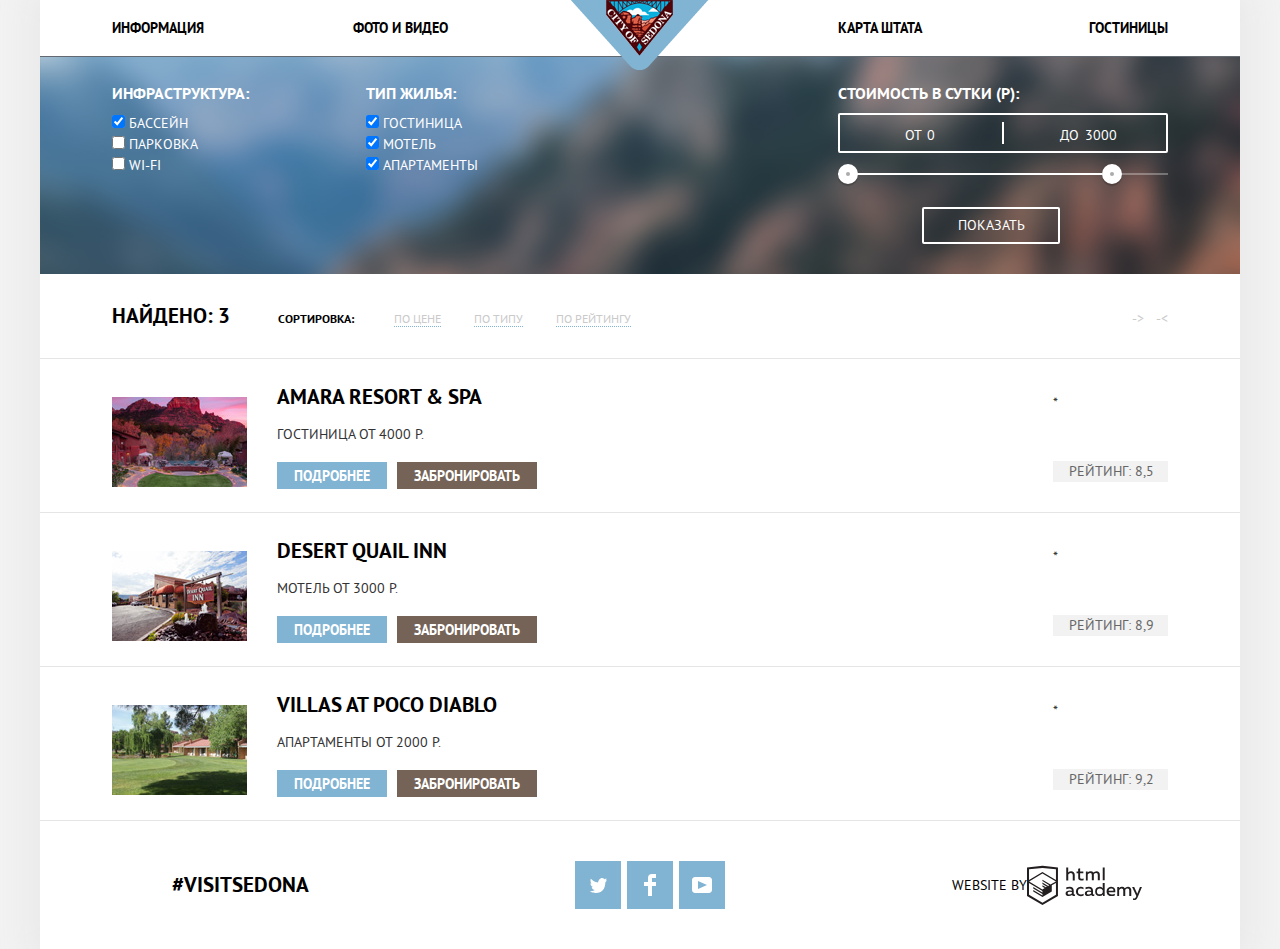
==== commit f62ab47b: "Построение сеток проекта" ====
--- a/catalog.html
+++ b/catalog.html
@@ -71,23 +71,20 @@
                     </fieldset>
                     <fieldset>
                         <legend>Стоимость в сутки (P):</legend>
-                        <div class="half-width output-area">
-                            <p class="min-cost">
-                                <span>От</span>
-                                <output name="lCost" for="LeftCost">0</output>
-                            </p>
-                            <p class="max-cost">
-                              <span>До</span>
-                              <output name="rCost" for="RightCost">3000</output>
-                            </p>
+                        <div class="filter-range">
+                            <div class="price-controls">
+                                <label class="min-price">от <input type="text" name="min-price" value="0"></label>
+                                <label class="max-price">до <input type="text" name="max-price" value="3000"></label>
+                            </div>
+                            <div class="range-controls">
+                                <div class="scale">
+                                    <div class="bar"></div>
+                                </div>
+                                <div class="range-toggle range-toggle-min"></div>
+                                <div class="range-toggle range-toggle-max"></div>
+                            </div>
+                            <button class="filter-button button" type="submit">Показать</button>
                         </div>
-                        <div class="filter-cost">
-                            <label for="left-cost" ></label>
-                            <input class="left-filter-cost"  type="range" id="left-cost" name="LeftCost"  min="0" max="3000" step="100" value="0">
-                            <label for="left-cost" ></label>
-                            <input class="right-filter-cost" type="range" id="right-cost" name="RightCost"  min="100" max="5000" step="100" value="3000">
-                        </div>
-                        <button type="submit" class="filter-button button">Показать</button>
                     </fieldset>
                 </form>
             </section>
--- a/css/style.css
+++ b/css/style.css
@@ -811,6 +811,7 @@
 }
 
 .filters legend {
+    margin-bottom: 9px;
     font-size: 16px;
     line-height: 21px;
     text-align: left;
@@ -840,10 +841,6 @@
 
 .filter-input[type="checkbox"] + label {
     cursor: pointer;
-}
-
-.filter-cost button {
-
 }
 
 .filter-form button[type="submit"] {
@@ -859,12 +856,6 @@
     height: 37px;
 }
 
-.filter-button[type="submit"]:hover,
-.filter-button[type="submit"]:focus {
-    color: #000000;
-    background: #ffffff;
-}
-
 /*
 .location-form button[type="submit"]:hover,
 .location-form button[type="submit"]:focus {
@@ -876,39 +867,6 @@
     background-color: #5496bd;
 }
 */
-.half-width {
-    border: 2px solid #ffffff;
-    border-radius: 2px;
-    display: flex;
-    justify-content: space-between;
-    align-items: center;
-    padding: 0;
-    /*margin: 11px 0;*/
-    height: 33px;
-
-}
-.min-cost span {
-    padding: 0;
-    margin: 0;
-    padding-left: 65px;
-}
-
-.max-cost {
-    padding: 0;
-    margin: 0;
-    padding-right: 50px;
-}
-
-.filter-cost {
-    /*padding-bottom: 22px;*/
-}
-
-.filter-cost input {
-    color: inherit;
-    font: inherit;
-    background: none;
-    border: none;
-}
 
 .sotring {
     padding: 29px 72px;
@@ -1033,7 +991,7 @@
 
 
 .description {
-    padding: : 0;
+    padding: 0;
     margin: 0;
     margin-right: auto;
     display: flex;
@@ -1107,3 +1065,139 @@
   clip: rect(0 0 0 0);
   overflow: hidden;
 }
+
+
+/* filter */
+
+.filter-range {
+  width: 330px;
+  color: #ffffff;
+  text-transform: uppercase;
+}
+
+.filter-range-title {
+  margin-bottom: 9px;
+
+  font-weight: 600;
+  font-size: 16px;
+  line-height: 21px;
+}
+
+.price-controls {
+  position: relative;
+
+  height: 36px;
+  margin-bottom: 20px;
+
+  font-size: 0;
+
+  border: 2px solid #ffffff;
+  border-radius: 2px;
+}
+
+.price-controls::after {
+  content: "";
+  position: absolute;
+  top: 50%;
+  left: 50%;
+
+  width: 2px;
+  height: 22px;
+
+  background: #ffffff;
+  transform: translate(-50%, -50%);
+}
+
+.price-controls label {
+  display: inline-block;
+
+  font-size: 14px;
+  line-height: 38px;
+  vertical-align: top;
+
+  cursor: pointer;
+}
+
+.price-controls .min-price,
+.price-controls .max-price {
+  width: 90px;
+  padding-left: 65px;
+}
+
+.price-controls input {
+  width: 50px;
+  margin: 0;
+
+  color: inherit;
+  font: inherit;
+
+  background: none;
+  border: none;
+}
+
+.range-controls {
+  position: relative;
+
+  margin-bottom: 32px;
+}
+
+.range-controls .scale {
+  height: 2px;
+
+  background: rgba(255, 255, 255, 0.3);
+}
+
+.range-controls .bar {
+  width: 80%;
+  height: 2px;
+
+  background: #ffffff;
+}
+
+.range-toggle {
+  position: absolute;
+  top: -9px;
+
+  width: 4px;
+  height: 4px;
+
+  background: #ababab;
+  border: 8px solid #ffffff;
+  border-radius: 50%;
+  box-shadow: 0 2px 1px 0 rgba(0, 1, 1, 0.2);
+  cursor: pointer;
+}
+
+.range-toggle:hover {
+  background: #1c4f80;
+}
+
+.range-toggle-min {
+  left: 0;
+}
+
+.range-toggle-max {
+  left: 80%;
+}
+
+.btn-transparent {
+  display: block;
+  margin: 0 auto;
+  padding: 6px 35px;
+
+  font-size: 14px;
+  line-height: 20px;
+  color: #ffffff;
+  text-transform: uppercase;
+
+  background: transparent;
+  border: 2px solid #ffffff;
+  border-radius: 2px;
+  cursor: pointer;
+}
+
+.filter-button[type="submit"]:hover,
+.filter-button[type="submit"]:focus {
+    color: #000000;
+    background: #ffffff;
+}
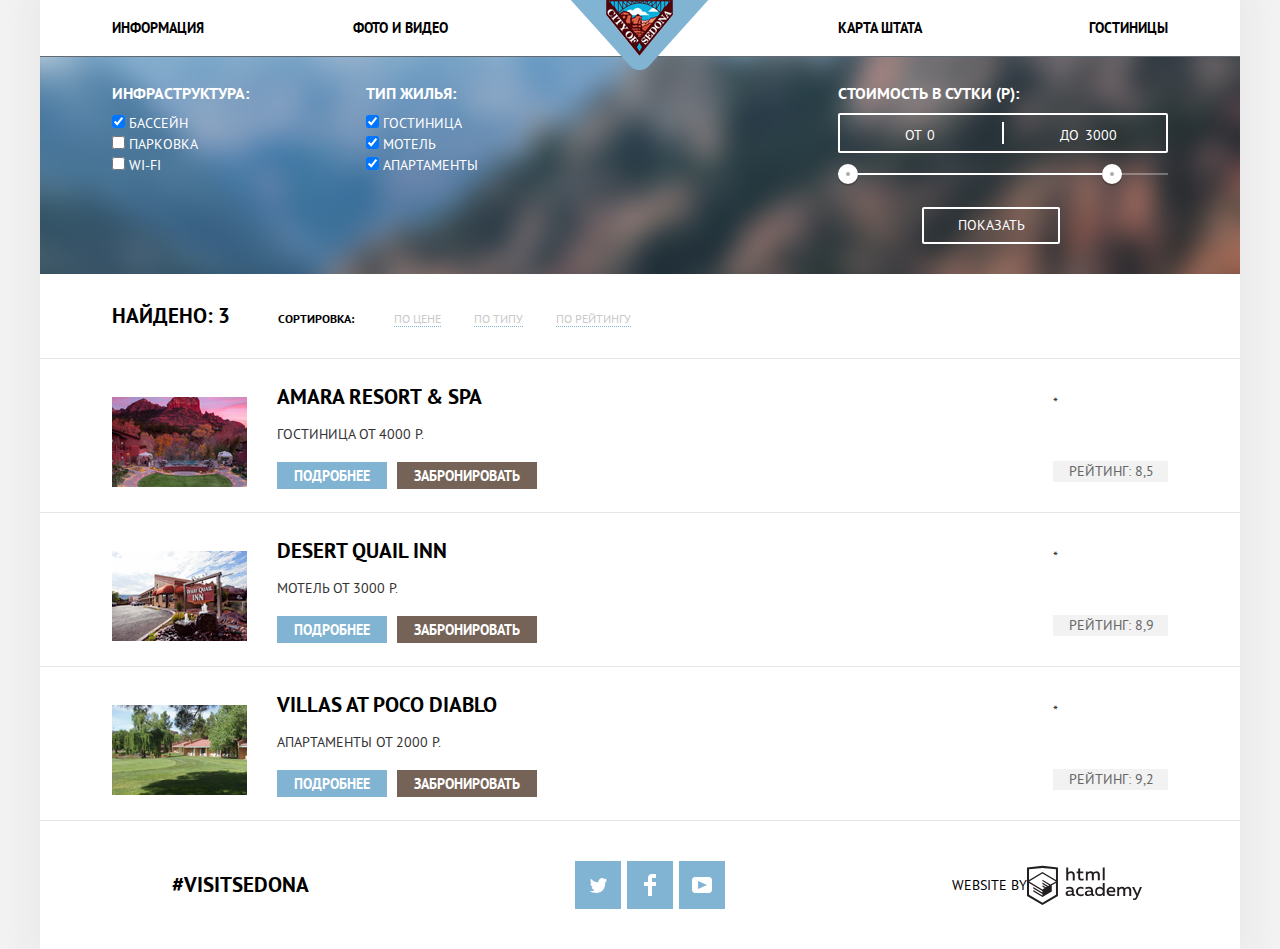
==== commit a7875d17: "валидация" ====
--- a/catalog.html
+++ b/catalog.html
@@ -30,7 +30,7 @@
                 </div>
             </nav>
         </header>
-        <main class="">
+        <main>
             <h1 class="visually-hidden">Гостиницы</h1>
             <section class="filters">
                 <h2 class="visually-hidden">Фильтр гостиниц</h2>
@@ -105,10 +105,10 @@
                 </div>
                 <div class="sorting-order">
                     <a class="order-up" href="#">
-                        <span class="up">-></span>
+                        <span class="up"></span>
                     </a>
                     <a class="order-down" href="#">
-                        <span class="down">-<</span>
+                        <span class="down"></span>
                     </a>
                 </div>
             </section>
--- a/css/style.css
+++ b/css/style.css
@@ -461,6 +461,7 @@
 }
 
 .interest {
+    position: relative;
     text-align: center;
     background-color: #ffffff;
     display: flex;
@@ -485,7 +486,6 @@
 }
 
 .interest p {
-    /*position: relative;*/
     font-size: 14px;
     line-height: 24px;
     color: #333333;
@@ -494,9 +494,10 @@
 }
 
 /*форма*/
+
 .modal-search {
-    position: relative;
-    z-index: 4;
+    position: absolute;
+    top: 206px;
     min-height: 395px;
     width: 568px;
 }
@@ -536,17 +537,21 @@
 
 .location-form {
     position: absolute;
-  /*  top: 86px;*/
+    padding: 55px 60px;
     display: flex;
     flex-direction: column;
     text-align: center;
     align-items: center;
     flex-wrap: wrap;
     box-sizing: border-box;
-    background-color: #cccccc;
+    background-color: #ffffff;
     width: 568px;
     flex-basis: 468px;
-    /*height: 395px;*/
+}
+
+.location-form-close,
+.location-form-withjs {
+  display: none;
 }
 
 .location-form button[type="submit"] {
@@ -555,12 +560,10 @@
     line-height: 26px;
     color: #ffffff;
     background-color: #81b3d2;
-    padding: 21px 0px;
+    padding: 21px 0;
     width: 100%;
     text-align: center;
     align-self: flex-end;
-    /*position: relative;
-    bottom: 0;*/
 }
 
 .location-form button[type="submit"]:hover,
@@ -577,34 +580,81 @@
 }
 
 .location-list {
+    padding: 0;
+    margin: 0;
+    margin-bottom: 35px;
+    position: relative;
     display: flex;
     justify-content: space-between;
-    align-items: center;
-    height: 40px;
-    width: 458px;
-    box-sizing: border-box;
-}
-
-.location-item,
-.location-list  {
+    flex-wrap: nowrap;
+    text-align: left;
     font-weight: bold;
     font-size: 14px;
     line-height: 26px;
-    /*padding-left: 320px;*/
-    text-align: center;
-    align-items: center;
-    /*box-sizing: border-box;*/
+    list-style: none;
+    box-sizing: border-box;
+    width: 100%;
+}
+
+.location-list .location-item {
+    display: flex;
+    position: relative;
+    margin: 0;
+}
+
+.interest .location-item {
+    padding: 0;
+    margin: 0;
+    margin-bottom: 35px;
+    display: flex;
+    flex-wrap: nowrap;
+    position: relative;
+    justify-content: space-between;
+    font-weight: bold;
+    font-size: 14px;
+    line-height: 26px;
+    text-align: left;
+    box-sizing: border-box;
     width: 458px;
-    padding: 0;
-    margin: 0;
-}
-
-.location-item input,
-.location-list input  {
+}
+
+.location-item input {
+    padding: 12px 8px;
     font: inherit;
     text-transform: uppercase;
     background-color: #f2f2f2;
     border:none;
+    width: 350px;
+}
+
+.location-list .location-item-adults {
+    width: 228px;
+}
+
+.location-list .location-item-children {
+    width: 180px;
+}
+
+.location-list input {
+  padding: 12px 8px;
+  font: inherit;
+  text-transform: uppercase;
+  background-color: #f2f2f2;
+  border: none;
+  text-align: center;
+  width: 116px;
+  display: block;
+  height: 38px;
+}
+
+.location-item input[type="number"]::-webkit-textfield-decoration-container,
+.location-item input[type="number"]::-webkit-outer-spin-button,
+.location-item input[type="number"]::-webkit-inner-spin-button {
+    -webkit-appearance: none;
+}
+
+.location-item input[type=number] {
+  -moz-appearance: textfield;
 }
 
 .location-item input:hover,
@@ -623,7 +673,17 @@
 }
 
 .location-item .calendar {
+    margin: 0;
+    padding: 0;
     background-color:inherit;
+    position: absolute;
+    right: 8px;
+    top: 12px;
+}
+
+.location-item .calendar:nth-child(1) {
+    right: 0;
+    top: 0;
 }
 
 .calendar .svg-icon {
@@ -641,13 +701,25 @@
     fill: #81b3d2;
 }
 
-.location-list {
-    list-style: none;
+.location-item label {
+    width: 100px;
 }
 
 .location-list button {
     color: #a9a9a9;
     background-color: #f2f2f2;
+    border: none;
+}
+
+.location-list .button-count {
+  padding: 0;
+  position: absolute;
+  cursor: pointer;
+  top: 0;
+  left: 0;
+  width: 38px;
+  height: 38px;
+  background-color: #f2f2f2;
 }
 
 .location-list button:hover,
@@ -657,6 +729,62 @@
 
 .location-list button:active {
     color: #81b3d2;
+}
+
+.location-list li.location-item-adults,
+.location-list li.location-item-children {
+  margin: 0;
+}
+
+.location-item-children .plus {
+  right: 0;
+  left: auto;
+}
+
+.location-item-children .minus {
+  right: auto;
+  left: 61px;
+}
+
+.location-item-adults .plus {
+  right: 12px;
+  left: auto;
+}
+
+.location-item-adults .minus {
+  right: auto;
+  left: 100px;
+}
+
+.minus span,
+.plus span {
+   margin-top: -1px;
+   margin-left: -6px;
+   position: absolute;
+   background-color: #a9a9a9;
+   top: 50%;
+   left: 50%;
+   width: 12px;
+   height: 3px;
+}
+
+.plus span::before {
+  content: "";
+  transform: rotate(90deg);
+  margin-top: -1px;
+  margin-left: -6px;
+  position: absolute;
+  background-color: #a9a9a9;
+  top: 50%;
+  left: 50%;
+  width: 12px;
+  height: 3px;
+}
+
+.location-item-adults input,
+.location-item-children input {
+  padding: 0;
+  margin: 0;
 }
 
 .modal-map {
@@ -668,24 +796,13 @@
     margin: 0;
     width: 1200px;
     height: 595px;
-  /*  position: relative;
-    z-index: 200;*/
-  /*  bottom: 309px;*/
 }
 
 .map-image {
     display: block;
     background-position: top center;
     background-repeat: no-repeat;
-    /*position: relative;*/
-}
-
-/*
-.main-index {
-    position: absolute;
-    z-index: 23;
-    top: 0;
-}*/
+}
 
 .main-footer {
     display: flex;
@@ -805,8 +922,6 @@
     border: none;
     padding: 0;
     margin: 0;
-    /*временно цвет*/
-  /*  background-color: #ccc;*/
     min-height: 160px;
 }
 
@@ -966,7 +1081,6 @@
     display: flex;
     flex-direction: column;
     justify-content: space-between;
-    /*padding: 0 72px;*/
 }
 
 .catalog-item {
@@ -976,7 +1090,6 @@
     justify-content: space-between;
     align-items: flex-end;
     flex-wrap: nowrap;
-    /*width: 1056px;*/
     padding: 25px 72px;
     border-bottom: 1px solid #e5e5e5;
 }
@@ -989,15 +1102,12 @@
     margin-right: 30px;
 }
 
-
 .description {
     padding: 0;
     margin: 0;
     margin-right: auto;
     display: flex;
     flex-direction: column;
-    /*justify-content: space-between;*/
-    /*min-height: 95px;*/
 }
 
 .description h3 {
@@ -1085,12 +1195,9 @@
 
 .price-controls {
   position: relative;
-
   height: 36px;
   margin-bottom: 20px;
-
   font-size: 0;
-
   border: 2px solid #ffffff;
   border-radius: 2px;
 }
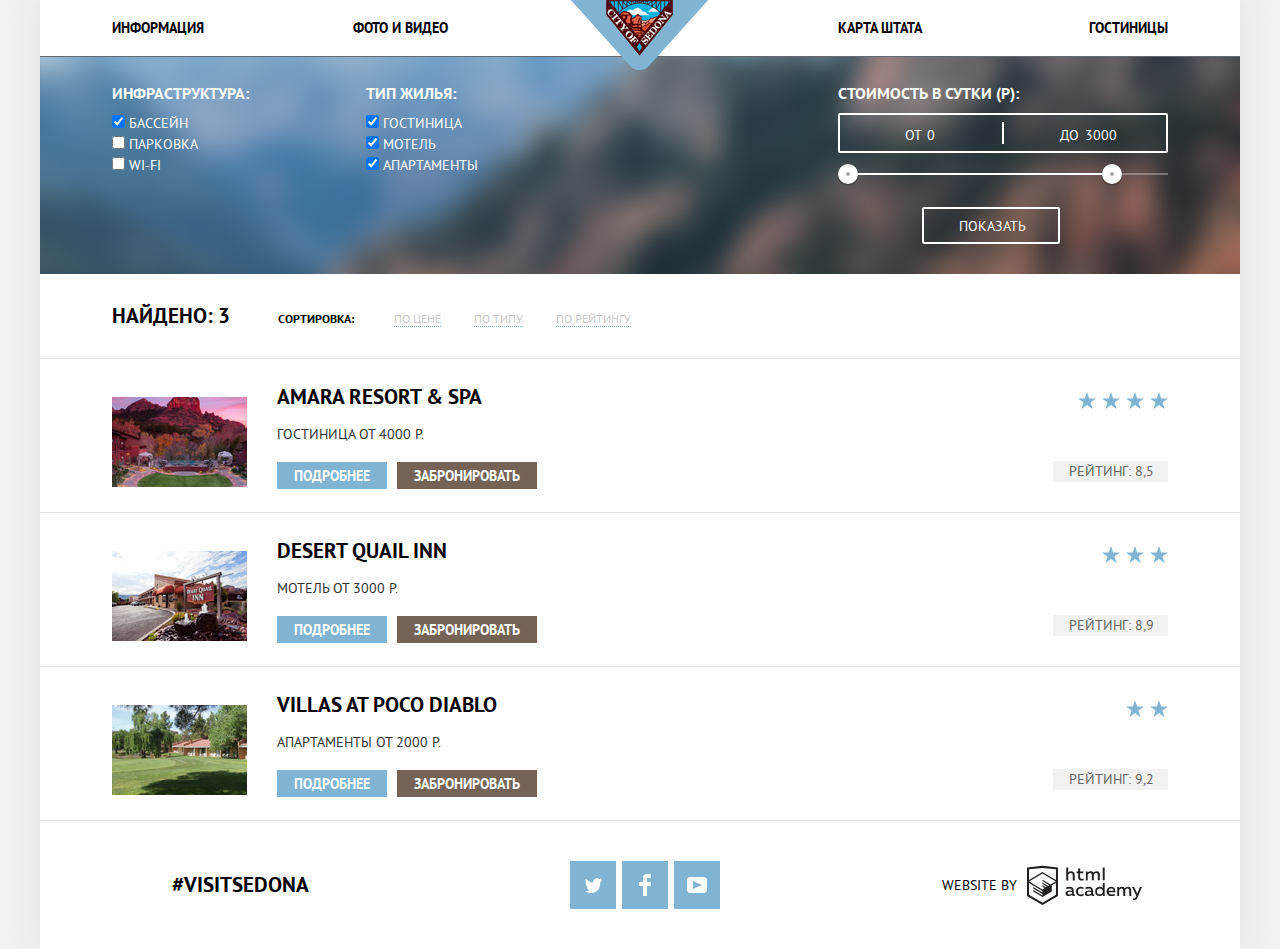
==== commit c38d96e2: "Выравнивание блоков" ====
--- a/catalog.html
+++ b/catalog.html
@@ -130,7 +130,12 @@
                         </p>
                     </div>
                     <div class="evaluation">
-                        <span class="stars">*</span>
+                        <div class="count-stars">
+                            <span class="stars"></span>
+                            <span class="stars"></span>
+                            <span class="stars"></span>
+                            <span class="stars"></span>
+                        </div>
                         <span class="rating">Рейтинг: 8,5</span>
                     </div>
                 </article>
@@ -151,7 +156,11 @@
                         </p>
                     </div>
                     <div class="evaluation">
-                        <span class="stars">*</span>
+                        <div class="count-stars">
+                            <span class="stars"></span>
+                            <span class="stars"></span>
+                            <span class="stars"></span>
+                        </div>
                         <span class="rating">Рейтинг: 8,9</span>
                     </div>
                 </article>
@@ -172,7 +181,10 @@
                         </p>
                     </div>
                     <div class="evaluation">
-                        <span class="stars">*</span>
+                        <div class="count-stars">
+                            <span class="stars"></span>
+                            <span class="stars"></span>
+                        </div>
                         <span class="rating">Рейтинг: 9,2</span>
                     </div>
                 </article>
--- a/css/style.css
+++ b/css/style.css
@@ -1,34 +1,34 @@
 @font-face {
-    font-family: "PT Sans";
-    src:
-        local("PT Sans"),
-        url("../fonts/ptsans.woff") format("woff"),
-        url("../fonts/ptsans.woff2") format("woff2");
-    font-weight: normal;
-    font-style: normal;
+  font-family: "PT Sans";
+  src:
+      local("PT Sans"),
+      url("../fonts/ptsans.woff") format("woff"),
+      url("../fonts/ptsans.woff2") format("woff2");
+  font-weight: normal;
+  font-style: normal;
 }
 
 @font-face {
-    font-family: "PT Sans";
-    src:
-        local("PT Sans Bold"),
-        url("../fonts/ptsansbold.woff") format("woff"),
-        url("../fonts/ptsansbold.woff2") format("woff2");
-    font-weight: bold;
-    font-style: normal;
+  font-family: "PT Sans";
+  src:
+      local("PT Sans Bold"),
+      url("../fonts/ptsansbold.woff") format("woff"),
+      url("../fonts/ptsansbold.woff2") format("woff2");
+  font-weight: bold;
+  font-style: normal;
 }
 
 body {
-    margin: 0;
-    padding: 0;
-    font-family: "PT Sans", "Arial", sans-serif;
-    font-size: 14px;
-    line-height: 21px;
-    font-weight: normal;
-    text-transform: uppercase;
-    letter-spacing: normal;
-    background-color: #ffffff;
-    color: #333333;
+  margin: 0;
+  padding: 0;
+  font-family: "PT Sans", "Arial", sans-serif;
+  font-size: 14px;
+  line-height: 21px;
+  font-weight: normal;
+  text-transform: uppercase;
+  letter-spacing: normal;
+  background-color: #ffffff;
+  color: #333333;
 }
 
 .container {
@@ -42,8 +42,6 @@
     width: 1200px;
     margin: 0 auto;
     padding: 0;
-    /*margin-right: auto;
-    margin-left: auto;*/
     box-shadow:
         0px 0px 30px 10px rgba(200, 200, 200, 0.2),
        -40px 0px 0px 10px rgba(242, 242, 242, 1),
@@ -105,7 +103,6 @@
   width: 1200px;
   margin: 0;
   padding: 0;
-  /* Временно для сетки */
   min-height: 56px;
 }
 
@@ -122,7 +119,6 @@
     padding: 0;
     display: flex;
     justify-content: space-between;
-    /* Временно для сетки */
     min-height: 56px;
 }
 
@@ -498,6 +494,7 @@
 .modal-search {
     position: absolute;
     top: 206px;
+    left: 315px;
     min-height: 395px;
     width: 568px;
 }
@@ -562,6 +559,7 @@
     background-color: #81b3d2;
     padding: 21px 0;
     width: 100%;
+    cursor: pointer;
     text-align: center;
     align-self: flex-end;
 }
@@ -703,6 +701,7 @@
 
 .location-item label {
     width: 100px;
+    padding: 8px 0 0;
 }
 
 .location-list button {
@@ -787,6 +786,7 @@
   margin: 0;
 }
 
+
 .modal-map {
     color: #000000;
     background-color: #ffffff;
@@ -827,6 +827,8 @@
 }
 
 .footer-copyright span {
+    display: block;
+    margin-right: 10px;
     cursor: pointer;
     color: #000000;
     align-items: center;
@@ -885,16 +887,6 @@
   background-color: #5496bd;
 }
 
-
-/*catalog.html*/
-/*
-.inner-container {
-    width: 1056px;
-    margin: 0 auto;
-    padding: 0 72px;
-}
-*/
-
 .filters {
     display: flex;
     text-align: center;
@@ -941,7 +933,6 @@
 .filter-form fieldset:nth-child(2) {
     width: 274px;
     margin-right: auto;
-    /*background-color: #aaa;*/
 }
 
 .filter-form fieldset:nth-child(3) {
@@ -971,18 +962,6 @@
     height: 37px;
 }
 
-/*
-.location-form button[type="submit"]:hover,
-.location-form button[type="submit"]:focus {
-    background-color: #669ec0;
-}
-
-.location-form button[type="submit"]:active {
-    color: #94b9d2;
-    background-color: #5496bd;
-}
-*/
-
 .sotring {
     padding: 29px 72px;
     margin: 0;
@@ -1111,17 +1090,17 @@
 }
 
 .description h3 {
-    padding: 0;
-    margin: 0;
-    margin-bottom: 14px;
+  padding: 0;
+  margin: 0;
+  margin-bottom: 14px;
 }
 
 .description .hostel {
-    margin-bottom: 15px;
+  margin-bottom: 15px;
 }
 
 .description .booking {
-    margin-top: 5px;
+  margin-top: 5px;
  }
 
 .description span,
@@ -1131,38 +1110,51 @@
 }
 
 .evaluation {
-    display: flex;
-    flex-direction: column;
-    justify-content: space-between;
-    padding: 0;
-    margin: 5px 0;
-    min-height: 90px;
-}
-
-.booking a  {
-    text-decoration: none;
-    text-align: center;
-    vertical-align: middle;
-    font-weight: bold;
-    color: #ffffff;
-    margin: 0;
-    padding : 5px 17px 4px;
-    margin-right: 6px;
+  display: flex;
+  flex-direction: column;
+  justify-content: space-between;
+  padding: 0;
+  margin: 5px 0;
+  min-height: 90px;
+}
+
+.evaluation .count-stars {
+  display: flex;
+  flex-direction: row;
+  justify-content: flex-end;
+}
+
+.count-stars .stars {
+  margin-left: 6px;
+  background: url("../img/star.svg") no-repeat 0 0;
+  width: 18px;
+  height: 18px;
+}
+
+.booking a {
+  text-decoration: none;
+  text-align: center;
+  vertical-align: middle;
+  font-weight: bold;
+  color: #ffffff;
+  margin: 0;
+  padding : 5px 17px 4px;
+  margin-right: 6px;
 }
 
 .booking .detail {
-    background-color: #81b3d2;
+  background-color: #81b3d2;
 }
 
 .booking .book {
-    background-color: #766357;
+  background-color: #766357;
 }
 
 .evaluation .rating {
-    color: #666666;
-    background-color: #f2f2f2;
-    padding-left: 16px;
-    padding-right: 14px;
+  color: #666666;
+  background-color: #f2f2f2;
+  padding-left: 16px;
+  padding-right: 14px;
 }
 
 .visually-hidden {
@@ -1287,7 +1279,7 @@
   left: 80%;
 }
 
-.btn-transparent {
+.filter-button {
   display: block;
   margin: 0 auto;
   padding: 6px 35px;
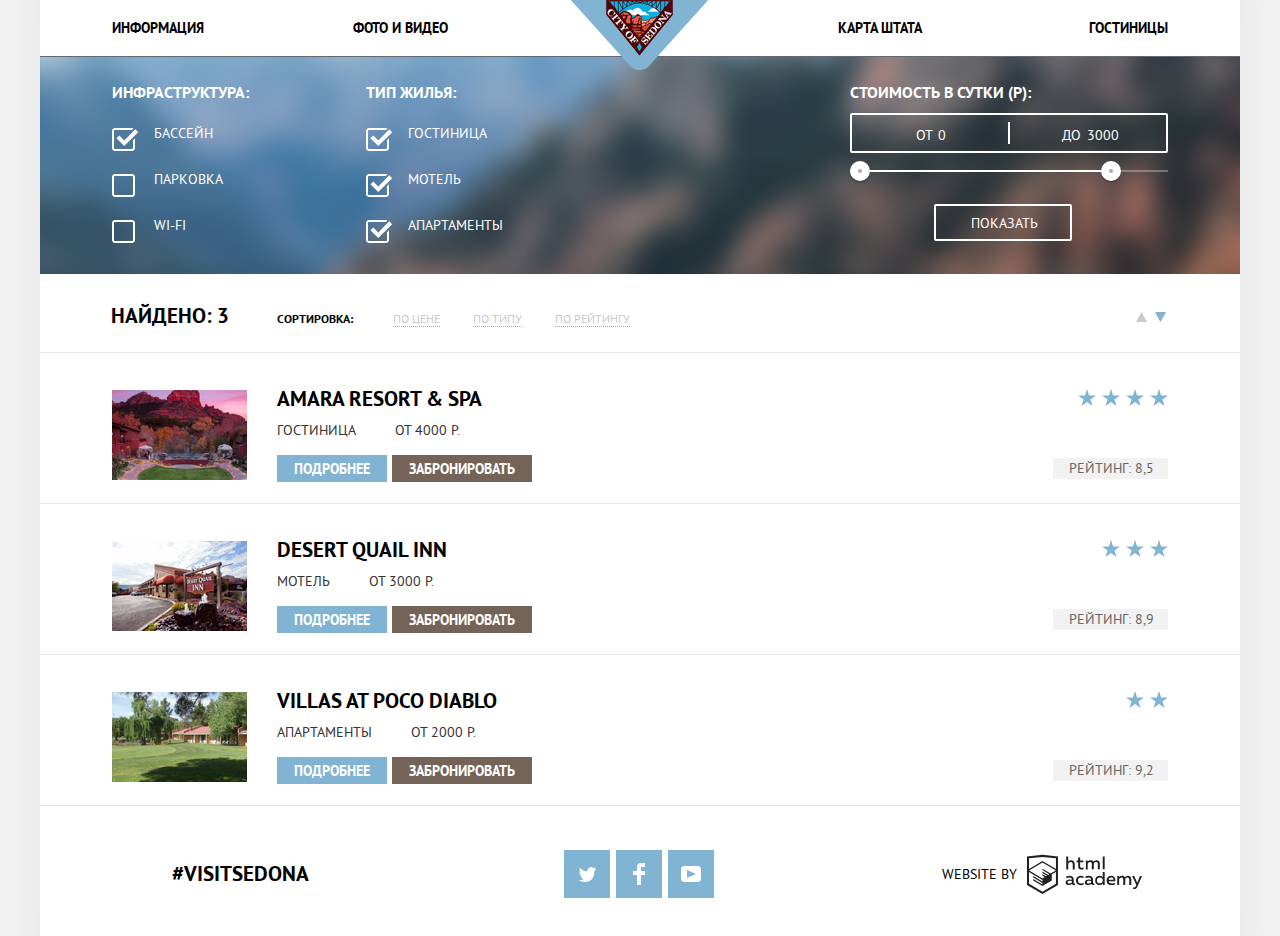
==== commit fd5ae5d7: "Добавляет style.min.scc" ====
--- a/catalog.html
+++ b/catalog.html
@@ -4,7 +4,7 @@
         <title>HTML Academy: Седона</title>
         <meta charset="utf-8">
         <link rel="stylesheet" href="css/normalize.css">
-        <link rel="stylesheet" href="css/style.css">
+        <link rel="stylesheet" href="css/style.min.css">
     </head>
     <body class="inner-page container">
         <header class="main-header">
--- a/css/style.min.css
+++ b/css/style.min.css
@@ -0,0 +1 @@
+@font-face{font-family:"PT Sans";src:local("PT Sans"),url(../fonts/ptsans.woff) format("woff"),url(../fonts/ptsans.woff2) format("woff2");font-weight:400;font-style:normal}@font-face{font-family:"PT Sans";src:local("PT Sans Bold"),url(../fonts/ptsansbold.woff) format("woff"),url(../fonts/ptsansbold.woff2) format("woff2");font-weight:700;font-style:normal}body{margin:0;padding:0;font-family:"PT Sans","Arial",sans-serif;font-size:14px;line-height:21px;font-weight:400;text-transform:uppercase;letter-spacing:normal;background-color:#fff;color:#333}.container{position:relative;display:block;width:1200px;margin:0 auto;padding:0;box-shadow:0 0 30px 10px rgba(200,200,200,.2),-40px 0 0 10px #f2f2f2 ,40px 0 0 10px #f2f2f2}.inner-page{width:1200px;background-image:none}.inner-page .main-header{margin-bottom:auto}.catalog,.inner-page,.main-footer,.sotring{background-color:#fff}.main-footer a,.main-header a,.modal a{text-decoration:none}.main-header{display:block}.header-navigation{font-size:14px;line-height:26px;font-weight:700;color:#000;background-color:#fff;display:flex;flex-direction:column;align-items:center}.inner-page .header-navigation{margin-bottom:0}.header-logo{position:absolute;top:0;left:50%;margin-left:-69px;order:1}.header-navigation .wrapper,.wrapper .header-list{width:1200px;margin:0;padding:0;min-height:56px}.header-list,.social-list{list-style:none}.wrapper .header-list{align-items:center;flex-wrap:wrap;display:flex;justify-content:space-between}.header-list li{width:240px;box-sizing:border-box}.header-list li:nth-child(1){padding-left:72px}.header-list li:nth-child(2){margin-right:240px;text-align:center}.header-list li:nth-child(3){text-align:center}.header-list li:nth-child(4){padding-right:72px;text-align:right}.header-list a{color:#000;background-color:#fff}.header-list a:focus,.header-list a:hover{color:#81b3d2;outline:0;outline-offset:0}.header-list a:active{color:#cacaca;outline:0;outline-offset:0}.welocome{display:block;margin:0 auto;padding:0;background-image:url(../img/index-background.png);background-size:1200px 508px;background-repeat:no-repeat;background-position:center;width:100%;min-height:508px}.promotion{display:flex;justify-content:flex-start;background-color:#fff;width:1200px;padding:0;margin:0 0 50px}.promotion .text{width:1200px;padding-top:50px;padding-left:0;text-align:center;display:flex;flex-direction:column;align-items:center}.promotion h2{padding:0;font-weight:700;font-size:21px;line-height:26px;color:#000;margin:10px 0 28px;width:460px}.promotion p,.town,.town-info{padding:0;margin:0;text-align:center}.promotion p{font-size:14px;line-height:26px;color:#333;width:495px}.town,.town-info{display:flex}.town{justify-content:center;background-color:#ccc;width:1200px}.town-info{color:#fff;background-color:#81b3d2;width:401px;flex-direction:column;align-items:center}.feature-item h3,.town-info h3{font-weight:700;font-size:21px;line-height:21px}.town-info h3{width:130px;padding:0;margin:46px 0 24px}.bridge-info span,.town-image,.town-info span{width:100px;padding:0;margin:0}.town-info p{width:286px;padding:0;margin:20px 0 0}.town-image{align-items:center;border-style:none;width:799px;height:256px}.features{background-color:#fff;margin:0;padding:0}.feature-list{list-style:none;display:flex;justify-content:space-between;width:1200px;margin:0;padding:56px 0 83px}.feature-item{text-align:center;background-repeat:no-repeat;background-size:75px 72px;background-position:top center;width:400px;margin:0;padding:0;display:flex;flex-direction:column;justify-content:center;align-items:center}.feature-item h3{margin-top:26px;margin-bottom:22px}.feature-item p{color:#333;margin:0;padding:0}.feature-item p:nth-child(1){width:263px}.feature-item p:nth-child(2){width:300px}.feature-item p:nth-child(3){width:290px}.feature-item:nth-child(1){background-image:url(../img/icon-1.svg);background-repeat:no-repeat;background-size:75px 72px;background-position:162px 5px}.feature-item:nth-child(2){background-image:url(../img/icon-3.svg);background-size:74px 70px;background-position:162px 5px}.feature-item:nth-child(3){background-image:url(../img/icon-2.svg);background-size:64px 76px}.feature-img{margin-bottom:80px}.bridge{display:flex;flex-direction:row-reverse;justify-content:center;text-align:center}.bridge-image,.bridge-info{padding:0;margin:0;align-items:center}.bridge-info{color:#fff;background-color:#81b3d2;display:flex;flex-direction:column;text-align:center;width:401px}.advantage-item h3,.bridge-info h3,.interest h2,.modal-search .search-form{font-weight:700;font-size:21px;line-height:21px;width:170px;padding:0;margin:46px 0 24px}.bridge-info p{width:316px;padding:0;margin:20px 0 0}.bridge-image{border-style:none;width:799px;height:256px}.advantages{background-color:#eee;margin:0;padding:0}.advantage-list{list-style:none;display:flex;justify-content:space-between;margin:0;padding:0;width:1200px}.advantage-item{margin:0;padding:0;width:400px;display:flex;flex-direction:column;text-align:center;align-items:center}.advantage-item h3{width:130px;align-items:center}.advantage-item p,.advantage-item span{color:#333}.advantage-item p,.advantage-item span,.interest{width:100px;padding:0;margin:0;align-items:center}.advantage-item p,.interest{width:268px;margin:23px 0 58px}.interest{position:relative;text-align:center;background-color:#fff;display:flex;flex-direction:column;justify-content:center;margin:0;width:1200px}.interest h2{font-size:30px;line-height:36px;color:#000;margin:0;padding:51px 0 0;width:318px}.interest p{font-size:14px;line-height:24px;color:#333;margin-top:25px;margin-bottom:47px}.modal-search{position:absolute;top:206px;left:315px;min-height:395px;width:568px}.modal-search .search-form{line-height:26px;color:#fff;background-color:#766357;display:inline-block;width:568px;padding:30px 0;margin:0 auto}.booking .book:focus,.booking .book:hover,a.search-form:focus,a.search-form:hover{color:#fff;background-color:#604e43}.booking .book:active,a.search-form:active{color:#928a85;background-color:#503e33}button{font:inherit;text-transform:uppercase;text-align:center;vertical-align:middle;border:0}.location-form{position:absolute;padding:55px;display:flex;flex-direction:column;text-align:center;align-items:center;flex-wrap:wrap;background-color:#fff;flex-basis:468px}.location-form-close,.location-form-withjs{display:none}.location-form button[type=submit]{font-weight:700;font-size:21px;line-height:26px;color:#fff;background-color:#81b3d2;padding:14px 0 19px;width:100%;cursor:pointer;text-align:center;align-self:flex-end}.booking .detail:focus,.booking .detail:hover,.location-form button[type=submit]:focus,.location-form button[type=submit]:hover{background-color:#669ec0}.booking .detail:active,.location-form button[type=submit]:active{color:#94b9d2;background-color:#5496bd}.interest .location-item,.location-list{padding:0;flex-wrap:nowrap;justify-content:space-between;font-weight:700;font-size:14px;line-height:26px;text-align:left}.location-list{position:relative;display:flex;list-style:none;margin:0 0 59px;width:100%}.interest .location-item,.location-list .location-item{display:flex;position:relative;margin:0}.interest .location-item{margin:0 0 32px;width:458px}.location-item input,.location-list input{padding:5px 8px;font:inherit;text-transform:uppercase;background-color:#f2f2f2;border:0;width:325px}.location-list .location-item-adults{width:228px}.location-list .location-item-children{width:180px}.location-list input{padding:12px 8px;display:block;position:absolute;text-align:center;width:40px;height:38px}.location-list input[name=adults]{left:150px}.location-list input[name=children]{left:105px}.location-item input:hover,.location-list input:hover{color:#000;background-color:#ebebeb;border:0;display:-webkit-box;-webkit-appearance:none}.location-item input:active,.location-item input:focus,.location-list input:active,.location-list input:focus{color:#000;background-color:#fff;border:2px solid #e5e5e5}.location-item input[type=number]::-webkit-inner-spin-button,.location-item input[type=number]::-webkit-outer-spin-button{display:-webkit-box;-webkit-appearance:none;margin:0}.location-item input[type=number]{-moz-appearance:textfield}.location-item input[type=number]:focus,.location-item input[type=number]:hover{-moz-appearance:textfield}.location-item .calendar{margin:0;padding:0;background-color:inherit;position:absolute;right:8px;top:7px}.location-item .calendar:nth-child(1){right:0;top:0}.calendar .svg-icon{width:21px;height:22px;fill:#cacaca}.calendar:focus .svg-icon,.calendar:hover .svg-icon{fill:#000}.calendar:active .svg-icon{fill:#81b3d2}.location-item label{padding:5px 0 0}.location-item .children{width:53px}.location-item .adults{width:100px}.location-list button{color:#a9a9a9;background-color:#f2f2f2;border:0}.location-list .button-count{padding:0;position:absolute;cursor:pointer;top:0;left:0;width:38px;height:38px;background-color:#f2f2f2}.location-list button:focus,.location-list button:hover{color:#000}.location-list button:active{color:#81b3d2}.location-list li.location-item-adults,.location-list li.location-item-children{margin:0}.location-item-children .plus{right:0;left:auto}.location-item-children .minus{right:auto;left:68px}.location-item-adults .plus{right:0;left:auto}.location-item-adults .minus{right:auto;left:113px}.minus span,.plus span,.plus span::before{margin-top:-1px;margin-left:-6px;position:absolute;background-color:#a9a9a9;top:50%;left:50%;width:12px;height:3px}.plus span::before{content:"";transform:rotate(90deg)}.location-item-adults input,.location-item-children input{padding:0;margin:0}.map-image,.modal-map{background-repeat:no-repeat}.modal-map{margin:85px 0 0;color:#000;background-color:#fff;background:#dfe7cd;background-image:url(../img/mapb.png);width:1200px;height:595px}.map-image{display:block;background-position:top center}.main-footer{position:absolute;display:flex;align-items:center;justify-content:space-between;width:1200px;padding:35px 0;background-color:rgba(255,255,255,.9);bottom:0}.footer-tag a{font-size:21px;line-height:26px;font-weight:700;color:#000;padding-left:132px}.footer-copyright{padding-right:98px}.footer-copyright span{display:block;margin-right:10px;cursor:pointer;color:#000;align-items:center}.footer-copyright a{display:flex;background-size:115px 41px;align-items:center}a.copyright:focus path,a.copyright:hover path{fill:#81b3d2}a.copyright:active path{fill:#bdbbbc}.footer-social{width:151px;text-align:center}.footer-social ul{display:flex;flex-wrap:wrap;justify-content:space-between;width:150px;margin:0 auto;padding:0 0 0 14px;list-style:none}.social-button{display:flex;align-items:center;justify-content:center;width:46px;height:48px;color:#fff;background-color:#81b3d2}.social-button:focus,.social-button:hover{background-color:#669ec0}.social-button:active path{fill:#88b6d1;background-color:#5496bd}.filters{display:flex;text-align:center;color:#fff;background-color:#626971;background-image:url(../img/inner-backgr.png);background-position:center;background-repeat:no-repeat;background-size:1200px 217px;margin:0;padding:26px 72px 13px}.filters .filter-form{margin:0;padding:0;border:0;display:flex;justify-content:space-between;width:1056px}.filter-form fieldset{text-align:left;border:0;padding:0;margin:0;min-height:160px}.filters legend{padding-bottom:20px;font-size:16px;line-height:21px;text-align:left;font-weight:700}.filter-form fieldset:nth-child(1){width:240px;margin-right:14px}.filter-form fieldset:nth-child(2){width:274px;margin-right:auto}.filter-form fieldset:nth-child(3){width:318px}.filter-form fieldset:nth-child(3)>legend{padding-bottom:10px}.filter-form ul{list-style:none;padding:0;margin:0}.filter-input[type=checkbox]{display:none}.filter-input[type=checkbox]+label{cursor:pointer}.filter-option{position:relative;padding:0;margin:0 0 25px}.filter-option label{margin-left:42px}.filter-option label::after{content:"";position:absolute;top:3px;left:-4px;background-image:url(../img/checkbox-off.svg);background-repeat:no-repeat;background-position:center;width:30px;height:26px}.filter-option input[type=checkbox]:checked+label::after{content:"";position:absolute;top:3px;left:-2px;background-image:url(../img/checkbox-on.svg);background-repeat:no-repeat;background-position:center;width:30px;height:26px}.filter-form button[type=submit]{color:#fff;background-color:inherit;border:2px solid #fff;border-radius:2px;background:0 0;cursor:pointer;margin:0 0 0 84px;width:138px;height:37px}.sotring{padding:23px 71px;margin:0;text-align:center;display:flex;justify-content:space-between;align-items:baseline;border-bottom:1px solid #e5e5e5}.sorting-search{padding:0;margin:0 48px 0 0}.description h3,.sorting-search b{font-size:21px;line-height:26px;font-weight:700;color:#000}.sotring-type,.sotring-type h3{padding:0;font-size:12px;line-height:18px}.sotring-type{display:flex;align-items:center;flex-wrap:nowrap;min-width:353px;margin:0 auto 0 0}.sotring-type h3{color:#000;margin:0 40px 0 0}.sotring-type ul{margin:0;padding:0;list-style:none;display:flex;justify-content:space-between;min-width:237px}.sorting-list a{text-decoration:none;color:#cacaca;border-bottom:1px dotted #81b3d2}.sorting-list a:focus,.sorting-list a:hover{color:#81b3d2;border-bottom:1px dotted #81b3d2}.sorting-list a:active{border-bottom:none;color:#000}.sorting-order{padding:0;margin:0;width:33px}.booking a,.sorting-order .order-down,.sorting-order .order-up{text-decoration:none}.order-down .down,.order-up .up{display:block;padding:0;margin:0;font-size:0;width:14px;height:26px;cursor:pointer}.order-up .up{background:url(../img/icon-up-dir.svg) no-repeat 0 15px}.order-down .down{background:url(../img/icon-down-dir.svg) no-repeat 0 15px}.catalog,.catalog-item,.sorting-order{display:flex;justify-content:space-between}.catalog{padding-bottom:130px;flex-direction:column}.catalog-item{margin:0;align-items:flex-end;flex-wrap:nowrap;padding:23px 72px;border-bottom:1px solid #e5e5e5}.catalog-item-image{padding:14px 0 0;margin:0 30px 0 0;width:135px;height:90px}.description,.evaluation{display:flex;flex-direction:column;padding:0}.description{width:304px;margin:0 auto 0 0}.description h3{padding:0;margin:0 0 8px}.description .hostel{margin-bottom:12px}.description .booking{margin-top:5px}.description p,.description span{margin:0;padding:0 35px 0 0}.evaluation{justify-content:space-between;margin:1px 0;min-height:90px}.evaluation .count-stars{display:flex;flex-direction:row;justify-content:flex-end}.count-stars .stars{margin-left:6px;background:url(../img/star.svg) no-repeat 0 0;width:18px;height:18px}.booking a{text-align:center;vertical-align:middle;font-weight:700;color:#fff;padding:5px 17px 4px;margin:0 1px 0 0}.booking .detail{background-color:#81b3d2}.booking .book{background-color:#766357}.evaluation .rating{color:#666;background-color:#f2f2f2;padding-left:16px;padding-right:14px}.visually-hidden{position:absolute;width:1px;height:1px;margin:-1px;border:0;padding:0;clip:rect(0 0 0 0);overflow:hidden}.filter-range{color:#fff;text-transform:uppercase}.filter-range-title{margin-bottom:9px;font-weight:600;font-size:16px;line-height:21px}.price-controls{position:relative;height:36px;margin-bottom:17px;font-size:0;border:2px solid #fff;border-radius:2px}.price-controls::after{content:"";position:absolute;top:50%;left:50%;width:2px;height:22px;background:#fff;transform:translate(-50%,-50%)}.price-controls label{display:inline-block;font-size:14px;line-height:38px;vertical-align:top;cursor:pointer}.price-controls .max-price,.price-controls .min-price{width:82px;padding-left:64px}.price-controls input{width:50px;margin:0;color:inherit;font:inherit;background:0 0;border:0}.range-controls{position:relative;margin-bottom:32px}.range-controls .scale{height:2px;background:rgba(255,255,255,.3)}.range-controls .bar{width:80%;height:2px;background:#fff}.range-toggle{position:absolute;top:-9px;width:4px;height:4px;background:#ababab;border:8px solid #fff;border-radius:50%;box-shadow:0 2px 1px 0 rgba(0,1,1,.2);cursor:pointer}.range-toggle:hover{background:#1c4f80}.range-toggle-min{left:0}.range-toggle-max{left:79%}.filter-button{display:block;margin:0 auto;padding:6px 35px;font-size:14px;line-height:20px;color:#fff;text-transform:uppercase;background:0 0;border:2px solid #fff;border-radius:2px;cursor:pointer}.filter-button[type=submit]:focus,.filter-button[type=submit]:hover{color:#000;background:#fff}
